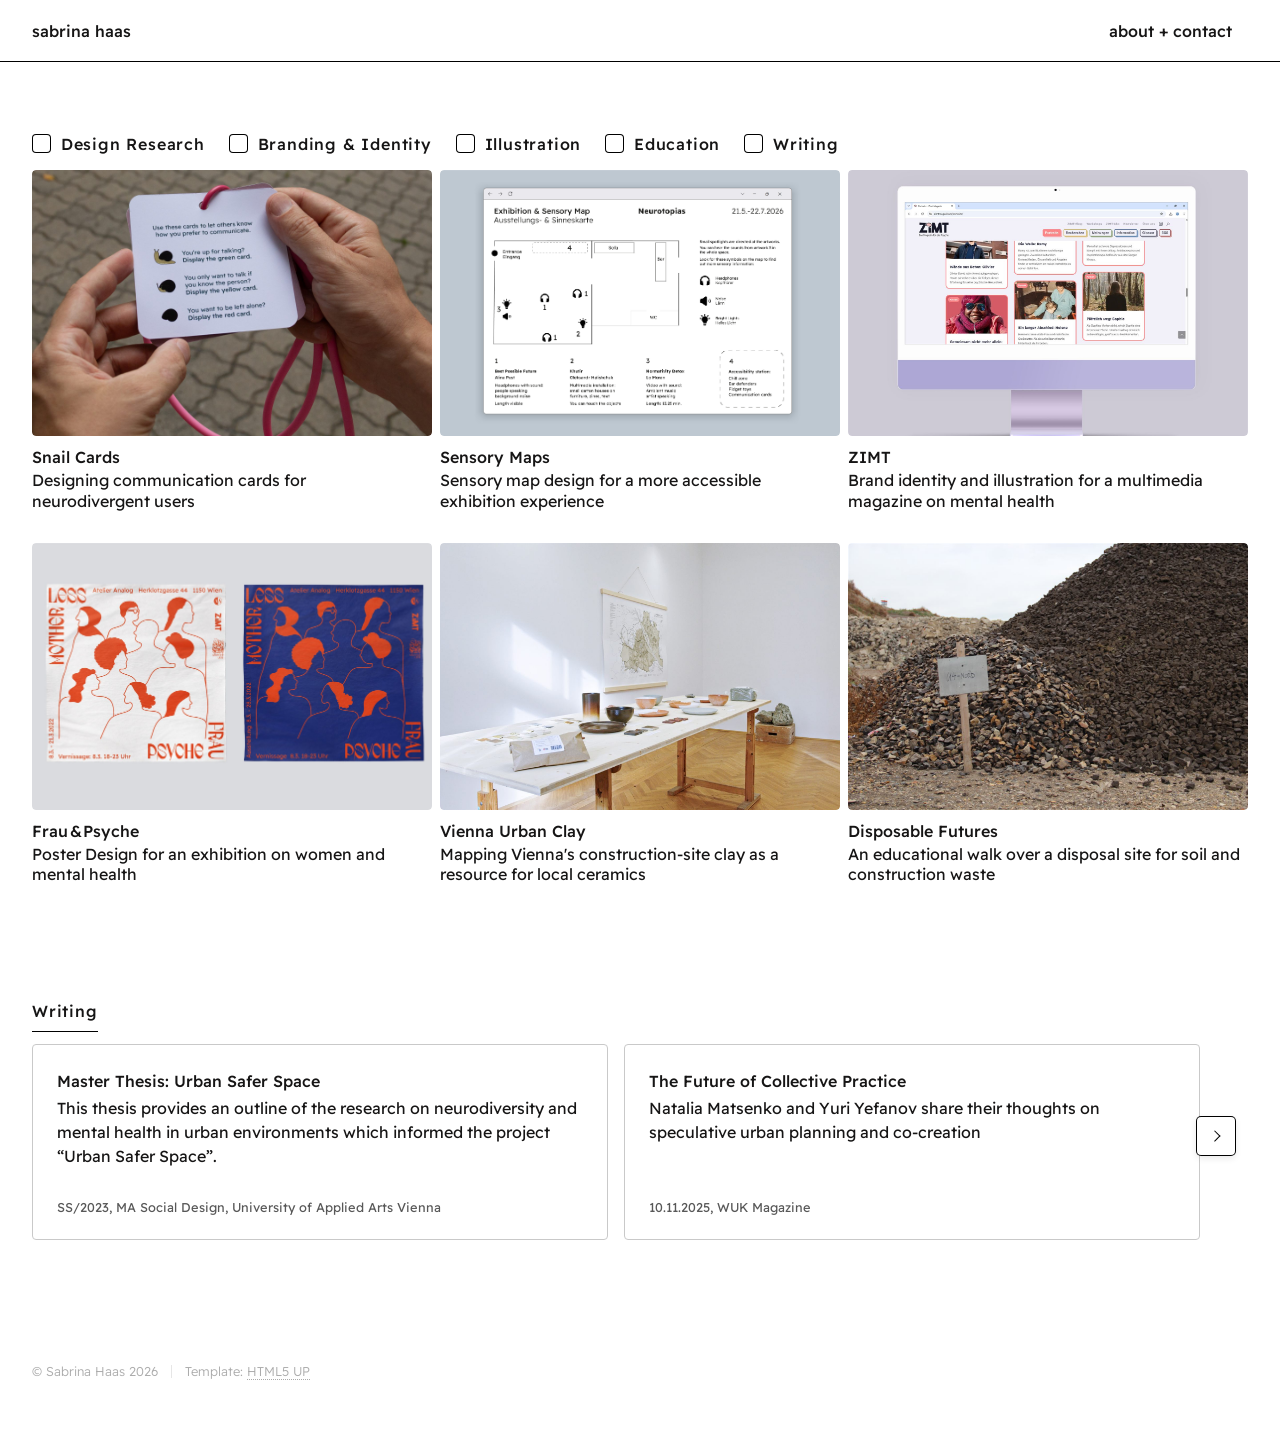
==== index.html @ 658b8620 "Add Master Thesis writing card linking to PDF Co-Authored-By: Claude Sonnet 5 <noreply@anthropic.com" ====
﻿<!DOCTYPE HTML>
<!--
	Phantom by HTML5 UP
	html5up.net | @ajlkn
	Free for personal and commercial use under the CCA 3.0 license (html5up.net/license)
-->
<html>
	<head>
		<title>Sabrina Haas</title>
		<meta charset="utf-8" />
		<meta name="viewport" content="width=device-width, initial-scale=1, user-scalable=no" />
		<link rel="stylesheet" href="assets/css/main.css" />
		<noscript><link rel="stylesheet" href="assets/css/noscript.css" /></noscript>
	</head>
	<body class="is-preload">
		<!-- Wrapper -->
			<div id="wrapper">

				<!-- Header -->
					<header id="header">
						<div class="inner">

							<!-- Logo -->
								<a href="index.html" class="logo">
									<span class="title">Sabrina Haas</span>
								</a>

							<!-- Nav -->
								<nav>
									<ul>
										<li><a href="#" id="about-link"><span class="nav-label">About <span class="join-symbol">+</span> Contact</span></a></li>
									</ul>
								</nav>

						</div>
					</header>

				<!-- Main -->
					<div id="main">
						<div class="inner">
							<header id="about">
								<div id="about-panel" class="about-panel">
									<div class="about-panel-row">
										<div class="about-text">
											<p>I&rsquo;m a Vienna-based designer and researcher. I work across visual communication, illustration and design research, asking how spaces, systems, and materials can work better for people and places. Alongside my design work, I occasionally write.</p>
										</div>
										<div class="about-contact">
											<p><a href="mailto:hellosabrinahaas@gmail.com">hellosabrinahaas@gmail.com</a></p>
										</div>
									</div>
								</div>
							</header>
							<ul class="filters">
								<li><a href="#" data-filter="design-research"><span class="filter-box"><span class="filter-x"></span></span><span class="filter-label">Design Research</span></a></li>
								<li><a href="#" data-filter="branding-identity"><span class="filter-box"><span class="filter-x"></span></span><span class="filter-label">Branding &amp; Identity</span></a></li>
								<li><a href="#" data-filter="illustration"><span class="filter-box"><span class="filter-x"></span></span><span class="filter-label">Illustration</span></a></li>
								<li><a href="#" data-filter="education"><span class="filter-box"><span class="filter-x"></span></span><span class="filter-label">Education</span></a></li>
								<li><a href="#articles" class="filter-jump"><span class="filter-box"><span class="filter-x"></span></span><span class="filter-label">Writing</span></a></li>
							</ul>
							<section class="tiles">
								<article class="style1 no-overlay" data-category="design-research illustration">
									<a href="snail-cards.html">
										<span class="image">
											<img src="images/snail-cards-instructions-web.jpg" alt="" />
											<span class="image-caption">Communication badges offer greater accessibility to events, conferences and university to those who may struggle with non-verbal social cues. Since their first recorded use in 1995 during an Autism related conference, they have become widely adopted at Autistic-run events, or those with a high number of Autistic visitors.<br /><br />For my design I used a silicone lanyard to ease possible sensory irritation oftentimes caused by fabric lanyards due to their rough edges or seams. The cards can be easily flipped without the need to unclip them.</span>
										</span>
										<div class="content">
											<h2>Snail Cards</h2>
											<p>Designing communication cards for neurodivergent&nbsp;users</p>
										</div>
									</a>
								</article>
								<article class="style2 no-overlay" data-category="design-research">
									<a href="sensory-maps.html">
										<span class="image">
											<img src="images/sm-neurotopias-web.png" alt="" />
											<span class="image-caption">A sensory map tells someone what sensory experience they can anticipate when visiting a space. The map visualises what a space will sound, smell, and feel like. This can be particularly helpful for people who experience sensory overload. The map can aid mental and physical preparation upon entering the space. It should be available online and on-site.<br /><br />Sensory maps are most prominent in the UK. Major cultural institutions have adopted them as part of their inclusion strategy. While orientating myself around existing maps, I went for a calmer, more minimalist style, keeping visual distractions to a minimum.</span>
										</span>
										<div class="content">
											<h2>Sensory Maps</h2>
											<p>Sensory map design for a more accessible exhibition&nbsp;experience</p>
										</div>
									</a>
								</article>
								<article class="style3 no-overlay" data-category="branding-identity illustration">
									<a href="zimt.html">
										<span class="image">
											<img src="images/zimt-imac-web.jpg" alt="" />
											<span class="image-caption">ZIMT is a young, interdisciplinary, multimedia Online-Magazine, which aims to destigmatize mental health. I supported ZIMT during its first two founding years, contributing across a range of areas, including creative direction, corporate identity, business development, journalism, graphic design and illustration.</span>
										</span>
										<div class="content">
											<h2>ZIMT</h2>
											<p>Brand identity and illustration for a multimedia magazine on mental health</p>
										</div>
									</a>
								</article>
								<article class="style4 no-overlay" data-category="branding-identity illustration">
									<a href="frau-psyche.html">
										<span class="image">
											<img src="images/frau-psyche-mockup-web.jpg" alt="" />
											<span class="image-caption image-caption-plain"></span>
										</span>
										<div class="content">
											<h2>Frau<span class="amp">&amp;</span>Psyche</h2>
											<p>Poster Design for an exhibition on women and mental health</p>
										</div>
									</a>
								</article>
								<article class="style5 no-overlay" data-category="design-research">
									<a href="vienna-urban-clay.html">
										<span class="image">
											<img src="images/vuc-table-web.jpg" alt="" />
											<span class="image-caption">In this project we discuss the possibility of Vienna as a mine for geogenic resources. Our investigation into Vienna&rsquo;s clay deposits revealed that vast amounts of clay are excavated during construction works, especially those related to the new subway routes. Most of which find their destiny on disposal sites.<br /><br />The map, partially printed with clay as a pigment, illustrates extensive clay deposits under Vienna and overlays them with planned construction work, in order to track the urban mining which is bound to happen in the upcoming years.<br /><br />We tested the properties and suitability of these urban clays, resulting in a series of ceramic objects and glaze recipes.</span>
										</span>
										<div class="content">
											<h2>Vienna Urban Clay</h2>
											<p>Mapping Vienna's construction-site clay as a resource for local ceramics</p>
										</div>
									</a>
								</article>
								<article class="style6 no-overlay" data-category="education">
									<a href="disposable-futures.html">
										<span class="image">
											<img src="images/vuc-gravel-pile-web.jpg" alt="" />
											<span class="image-caption">The city is in constant flux &mdash; buildings are torn down, new ones rise. But where does all the rubble go?<br /><br />One of such places is the waste disposal site Langes Feld. Situated in the North of Vienna, near the border with Gerasdorf, lies the once squatted and heavily contaminated land. Over its more than 30 year history, the people behind Langes Feld have made it their mission to contain and revitalize the land.<br /><br />One side of the land still functions as a disposal site for soil and rubble, with around 400 trucks driving in and out daily. The other side, a former drop-off point, is now covered in layers of soil, clay, grass, trees and other plants. It has become home to a variety of animals. On our walks we spotted deer, rabbits, pheasants, birds and bees.<br /><br />The on-site experts shared with us the interesting history of the site and their view on the future. &bdquo;Perhaps one day we will mine these hills for their precious metals.&ldquo;</span>
										</span>
										<div class="content">
											<h2>Disposable Futures</h2>
											<p>An educational walk over a disposal site for soil and construction waste</p>
										</div>
									</a>
								</article>
							</section>
						</div>
					</div>

				<!-- Articles -->
					<section id="articles">
						<div class="inner">
							<h2>Writing</h2>
							<div class="articles-carousel">
								<div class="articles-viewport">
									<section class="tiles articles-tiles">
										<article class="no-overlay">
											<a href="files/urban-safer-space-thesis.pdf" target="_blank" rel="noopener noreferrer">
												<div class="content">
													<h2>Master Thesis: Urban Safer Space</h2>
													<p>This thesis provides an outline of the research on neurodiversity and mental health in urban environments which informed the project &ldquo;Urban Safer Space&rdquo;.</p>
													<p class="article-meta">SS/2023, MA Social Design, University of Applied Arts Vienna</p>
												</div>
											</a>
										</article>
										<article class="no-overlay">
											<a href="https://www.wuk.at/en/magazine/the-future-as-collective-practice/" target="_blank" rel="noopener noreferrer">
												<div class="content">
													<h2>The Future of Collective Practice</h2>
													<p>Natalia Matsenko and Yuri Yefanov share their thoughts on speculative urban planning and co-creation</p>
													<p class="article-meta">10.11.2025, WUK Magazine</p>
												</div>
											</a>
										</article>
										<article class="no-overlay">
											<a href="https://zimtmagazin.at/portraits/zwei-woelfe-in-einer-brust-kathi/" target="_blank" rel="noopener noreferrer">
												<div class="content">
													<h2>Zwei Wölfe in einer Brust: Kathi</h2>
													<p>Kathi ist Autistin und hat ADHS. Eine Diagnose erhält sie erst mit Anfang dreißig. Die Erkenntnis führt zu vielen Veränderungen in ihrem Leben.</p>
													<p class="article-meta">01.06.2022, ZIMT Magazine</p>
												</div>
											</a>
										</article>
										<article class="no-overlay">
											<a href="https://zimtmagazin.at/portraits/autismus-diagnose-mit-31-sarais-weg-zur-selbsterkenntnis-und-neurodiversitaets-aktivismus/" target="_blank" rel="noopener noreferrer">
												<div class="content">
													<h2>Gemeinsam nicht mehr allein: Sarai</h2>
													<p>Im Alter von 31 Jahren erhält Sarai eine Autismus-Diagnose. Heute macht sie sich für die Sichtbarkeit von neurodivergenten Menschen stark.</p>
													<p class="article-meta">07.12.2022, ZIMT Magazine</p>
												</div>
											</a>
										</article>
										<article class="no-overlay">
											<a href="https://zimtmagazin.at/portraits/das-innere-nach-aussen-kehren-tessa/" target="_blank" rel="noopener noreferrer">
												<div class="content">
													<h2>Das Innere nach außen kehren: Tessa</h2>
													<p>Dass Tessa autistisch ist, weiß dey schon seit Kindheitstagen. Eine offizielle Diagnose lehnt Tessa lange ab. Heute spricht dey öffentlich über deren Erfahrungen mit Autismus.</p>
													<p class="article-meta">20.02.2023, ZIMT Magazine</p>
												</div>
											</a>
										</article>
										<article class="no-overlay">
											<a href="https://zimtmagazin.at/portraits/neurodivergent-liv/" target="_blank" rel="noopener noreferrer">
												<div class="content">
													<h2>Neurodivergent: Liv</h2>
													<p>Liv hat mehrere Diagnosen, deren Symptome sich manchmal überschneiden. Nicht immer kann sie eine klare Linie ziehen. Mit dem Begriff &lsquo;neurodivergent&rsquo; fühlt sich Liv am wohlsten.</p>
													<p class="article-meta">27.06.2022, ZIMT Magazine</p>
												</div>
											</a>
										</article>
									</section>
								</div>
								<button type="button" class="carousel-arrow" aria-label="Scroll articles"><span class="arrow-tip"></span></button>
							</div>
						</div>
					</section>

				<!-- Footer -->
					<footer id="footer">
						<div class="inner">
							<ul class="copyright">
								<li>&copy; Sabrina Haas 2026</li><li>Template: <a href="http://html5up.net">HTML5 UP</a></li>
							</ul>
						</div>
					</footer>

			</div>

		<!-- Scripts -->
			<script src="assets/js/jquery.min.js"></script>
			<script src="assets/js/browser.min.js"></script>
			<script src="assets/js/breakpoints.min.js"></script>
			<script src="assets/js/util.js"></script>
			<script src="assets/js/main.js"></script>
			<script>
				$(function() {

					var $link = $('#about-link'),
						$panel = $('#about-panel'),
						$join = $link.find('.join-symbol');

					$link.on('click', function(event) {

						event.preventDefault();

						$panel.toggleClass('is-visible');

						$join.html($panel.hasClass('is-visible') ? '&times;' : '+');

					});

				});

				$(function() {

					var $viewport = $('.articles-viewport'),
						$arrow = $('.carousel-arrow');

					function atEnd() {
						var maxScroll = $viewport[0].scrollWidth - $viewport.innerWidth();
						return $viewport.scrollLeft() >= maxScroll - 1;
					}

					function updateArrow() {
						$arrow.toggleClass('is-prev', atEnd());
					}

					function scrollAmount() {
						var $card = $('.articles-tiles article').first();
						return $card.outerWidth(true) * 2;
					}

					$arrow.on('click', function() {
						var sign = $arrow.hasClass('is-prev') ? '-=' : '+=';
						$viewport.stop().animate({ scrollLeft: sign + scrollAmount() }, 400, updateArrow);
					});

					$viewport.on('scroll', updateArrow);

					updateArrow();

				});
			</script>

	</body>
</html>
---- assets/css/main.css ----
@import url(fontawesome-all.min.css);
@import url("https://fonts.googleapis.com/css2?family=Readex+Pro:wght@300;400;500;600;700&display=swap");

/*
	Phantom by HTML5 UP
	html5up.net | @ajlkn
	Free for personal and commercial use under the CCA 3.0 license (html5up.net/license)
*/

html, body, div, span, applet, object,
iframe, h1, h2, h3, h4, h5, h6, p, blockquote,
pre, a, abbr, acronym, address, big, cite,
code, del, dfn, em, img, ins, kbd, q, s, samp,
small, strike, strong, sub, sup, tt, var, b,
u, i, center, dl, dt, dd, ol, ul, li, fieldset,
form, label, legend, table, caption, tbody,
tfoot, thead, tr, th, td, article, aside,
canvas, details, embed, figure, figcaption,
footer, header, hgroup, menu, nav, output, ruby,
section, summary, time, mark, audio, video {
	margin: 0;
	padding: 0;
	border: 0;
	font-size: 100%;
	font: inherit;
	vertical-align: baseline;}

article, aside, details, figcaption, figure,
footer, header, hgroup, menu, nav, section {
	display: block;}

body {
	line-height: 1;
}

ol, ul {
	list-style: none;
}

blockquote, q {
	quotes: none;
}

	blockquote:before, blockquote:after, q:before, q:after {
		content: '';
		content: none;
	}

table {
	border-collapse: collapse;
	border-spacing: 0;
}

body {
	-webkit-text-size-adjust: none;
}

mark {
	background-color: transparent;
	color: inherit;
}

input::-moz-focus-inner {
	border: 0;
	padding: 0;
}

input, select, textarea {
	-moz-appearance: none;
	-webkit-appearance: none;
	-ms-appearance: none;
	appearance: none;
}

/* Basic */

	@-ms-viewport {
		width: device-width;
	}

	body {
		-ms-overflow-style: scrollbar;
	}

	@media screen and (max-width: 480px) {

		html, body {
			min-width: 320px;
		}

	}

	html {
		box-sizing: border-box;
	}

	*, *:before, *:after {
		box-sizing: inherit;
	}

	body {
		background: #ffffff;
		cursor: url("images/cursor-diy.png") 14 4, auto;
	}

		body.is-preload *, body.is-preload *:before, body.is-preload *:after {
			-moz-animation: none !important;
			-webkit-animation: none !important;
			-ms-animation: none !important;
			animation: none !important;
			-moz-transition: none !important;
			-webkit-transition: none !important;
			-ms-transition: none !important;
			transition: none !important;
		}

/* Type */

	body, input, select, textarea {
		color: #585858;
		font-family: "Readex Pro", Helvetica, sans-serif;
		font-size: 16pt;
		font-weight: 300;
		line-height: 1.75;
	}

		@media screen and (max-width: 1680px) {

			body, input, select, textarea {
				font-size: 14pt;
			}

		}

		@media screen and (max-width: 1280px) {

			body, input, select, textarea {
				font-size: 12pt;
			}

		}

	a {
		-moz-transition: border-bottom-color 0.2s ease, color 0.2s ease;
		-webkit-transition: border-bottom-color 0.2s ease, color 0.2s ease;
		-ms-transition: border-bottom-color 0.2s ease, color 0.2s ease;
		transition: border-bottom-color 0.2s ease, color 0.2s ease;
		text-decoration: none;
		color: #585858;
		border-bottom: dotted 1px rgba(88, 88, 88, 0.5);
	}

		a:hover {
			border-bottom-color: transparent;
			color: #027D42 !important;
		}

	strong, b {
		font-weight: 700;
	}

	em, i {
		font-style: italic;
	}

	p {
		margin: 0 0 2em 0;
	}

	h1 {
		color: #161515;
		font-size: 2.75em;
		font-weight: 600;
		line-height: 1.3;
		margin: 0 0 0.65em 0;
		letter-spacing: -0.035em;
	}

	.amp {
		display: inline-block;
		margin: 0 0.1em;
	}

		h1 a {
			color: inherit;
		}

		@media screen and (max-width: 736px) {

			h1 {
				font-size: 2em;
				margin: 0 0 0.75em 0;
			}

		}

		@media screen and (max-width: 360px) {

			h1 {
				font-size: 1.75em;
				margin: 0 0 0.857em 0;
			}

		}

	h2, h3, h4, h5, h6 {
		font-weight: 700;
		line-height: 1.5;
		margin: 0 0 2em 0;
		text-transform: uppercase;
		letter-spacing: 0.35em;
	}

		h2 a, h3 a, h4 a, h5 a, h6 a {
			color: inherit;
		}

	h2 {
		font-size: 1.1em;
	}

	h3 {
		font-size: 1em;
	}

	h4 {
		font-size: 0.8em;
	}

	h5 {
		font-size: 0.8em;
	}

	h6 {
		font-size: 0.8em;
	}

	@media screen and (max-width: 980px) {

		h1 br, h2 br, h3 br, h4 br, h5 br, h6 br {
			display: none;
		}

	}

	@media screen and (max-width: 736px) {

		h2 {
			font-size: 1em;
		}

		h3 {
			font-size: 0.8em;
		}

	}

	sub {
		font-size: 0.8em;
		position: relative;
		top: 0.5em;
	}

	sup {
		font-size: 0.8em;
		position: relative;
		top: -0.5em;
	}

	blockquote {
		border-left: solid 4px #c9c9c9;
		font-style: italic;
		margin: 0 0 2em 0;
		padding: 0.5em 0 0.5em 2em;
	}

	code {
		background: rgba(144, 144, 144, 0.075);
		border-radius: 4px;
		border: solid 1px #c9c9c9;
		font-family: "Courier New", monospace;
		font-size: 0.9em;
		margin: 0 0.25em;
		padding: 0.25em 0.65em;
	}

	pre {
		-webkit-overflow-scrolling: touch;
		font-family: "Courier New", monospace;
		font-size: 0.9em;
		margin: 0 0 2em 0;
	}

		pre code {
			display: block;
			line-height: 1.75;
			padding: 1em 1.5em;
			overflow-x: auto;
		}

	hr {
		border: 0;
		border-bottom: solid 1px #c9c9c9;
		margin: 2em 0;
	}

		hr.major {
			margin: 3em 0;
		}

	.align-left {
		text-align: left;
	}

	.align-center {
		text-align: center;
	}

	.align-right {
		text-align: right;
	}

/* Row */

	.row {
		display: flex;
		flex-wrap: wrap;
		box-sizing: border-box;
		align-items: stretch;
	}

		.row > * {
			box-sizing: border-box;
		}

		.row.gtr-uniform > * > :last-child {
			margin-bottom: 0;
		}

		.row.aln-left {
			justify-content: flex-start;
		}

		.row.aln-center {
			justify-content: center;
		}

		.row.aln-right {
			justify-content: flex-end;
		}

		.row.aln-top {
			align-items: flex-start;
		}

		.row.aln-middle {
			align-items: center;
		}

		.row.aln-bottom {
			align-items: flex-end;
		}

		.row > .imp {
			order: -1;
		}

		.row > .col-1 {
			width: 8.33333%;
		}

		.row > .off-1 {
			margin-left: 8.33333%;
		}

		.row > .col-2 {
			width: 16.66667%;
		}

		.row > .off-2 {
			margin-left: 16.66667%;
		}

		.row > .col-3 {
			width: 25%;
		}

		.row > .off-3 {
			margin-left: 25%;
		}

		.row > .col-4 {
			width: 33.33333%;
		}

		.row > .off-4 {
			margin-left: 33.33333%;
		}

		.row > .col-5 {
			width: 41.66667%;
		}

		.row > .off-5 {
			margin-left: 41.66667%;
		}

		.row > .col-6 {
			width: 50%;
		}

		.row > .off-6 {
			margin-left: 50%;
		}

		.row > .col-7 {
			width: 58.33333%;
		}

		.row > .off-7 {
			margin-left: 58.33333%;
		}

		.row > .col-8 {
			width: 66.66667%;
		}

		.row > .off-8 {
			margin-left: 66.66667%;
		}

		.row > .col-9 {
			width: 75%;
		}

		.row > .off-9 {
			margin-left: 75%;
		}

		.row > .col-10 {
			width: 83.33333%;
		}

		.row > .off-10 {
			margin-left: 83.33333%;
		}

		.row > .col-11 {
			width: 91.66667%;
		}

		.row > .off-11 {
			margin-left: 91.66667%;
		}

		.row > .col-12 {
			width: 100%;
		}

		.row > .off-12 {
			margin-left: 100%;
		}

		.row.gtr-0 {
			margin-top: 0;
			margin-left: 0em;
		}

			.row.gtr-0 > * {
				padding: 0 0 0 0em;
			}

			.row.gtr-0.gtr-uniform {
				margin-top: 0em;
			}

				.row.gtr-0.gtr-uniform > * {
					padding-top: 0em;
				}

		.row.gtr-25 {
			margin-top: 0;
			margin-left: -0.5em;
		}

			.row.gtr-25 > * {
				padding: 0 0 0 0.5em;
			}

			.row.gtr-25.gtr-uniform {
				margin-top: -0.5em;
			}

				.row.gtr-25.gtr-uniform > * {
					padding-top: 0.5em;
				}

		.row.gtr-50 {
			margin-top: 0;
			margin-left: -1em;
		}

			.row.gtr-50 > * {
				padding: 0 0 0 1em;
			}

			.row.gtr-50.gtr-uniform {
				margin-top: -1em;
			}

				.row.gtr-50.gtr-uniform > * {
					padding-top: 1em;
				}

		.row {
			margin-top: 0;
			margin-left: -2em;
		}

			.row > * {
				padding: 0 0 0 2em;
			}

			.row.gtr-uniform {
				margin-top: -2em;
			}

				.row.gtr-uniform > * {
					padding-top: 2em;
				}

		.row.gtr-150 {
			margin-top: 0;
			margin-left: -3em;
		}

			.row.gtr-150 > * {
				padding: 0 0 0 3em;
			}

			.row.gtr-150.gtr-uniform {
				margin-top: -3em;
			}

				.row.gtr-150.gtr-uniform > * {
					padding-top: 3em;
				}

		.row.gtr-200 {
			margin-top: 0;
			margin-left: -4em;
		}

			.row.gtr-200 > * {
				padding: 0 0 0 4em;
			}

			.row.gtr-200.gtr-uniform {
				margin-top: -4em;
			}

				.row.gtr-200.gtr-uniform > * {
					padding-top: 4em;
				}

		@media screen and (max-width: 1680px) {

			.row {
				display: flex;
				flex-wrap: wrap;
				box-sizing: border-box;
				align-items: stretch;
			}

				.row > * {
					box-sizing: border-box;
				}

				.row.gtr-uniform > * > :last-child {
					margin-bottom: 0;
				}

				.row.aln-left {
					justify-content: flex-start;
				}

				.row.aln-center {
					justify-content: center;
				}

				.row.aln-right {
					justify-content: flex-end;
				}

				.row.aln-top {
					align-items: flex-start;
				}

				.row.aln-middle {
					align-items: center;
				}

				.row.aln-bottom {
					align-items: flex-end;
				}

				.row > .imp-xlarge {
					order: -1;
				}

				.row > .col-1-xlarge {
					width: 8.33333%;
				}

				.row > .off-1-xlarge {
					margin-left: 8.33333%;
				}

				.row > .col-2-xlarge {
					width: 16.66667%;
				}

				.row > .off-2-xlarge {
					margin-left: 16.66667%;
				}

				.row > .col-3-xlarge {
					width: 25%;
				}

				.row > .off-3-xlarge {
					margin-left: 25%;
				}

				.row > .col-4-xlarge {
					width: 33.33333%;
				}

				.row > .off-4-xlarge {
					margin-left: 33.33333%;
				}

				.row > .col-5-xlarge {
					width: 41.66667%;
				}

				.row > .off-5-xlarge {
					margin-left: 41.66667%;
				}

				.row > .col-6-xlarge {
					width: 50%;
				}

				.row > .off-6-xlarge {
					margin-left: 50%;
				}

				.row > .col-7-xlarge {
					width: 58.33333%;
				}

				.row > .off-7-xlarge {
					margin-left: 58.33333%;
				}

				.row > .col-8-xlarge {
					width: 66.66667%;
				}

				.row > .off-8-xlarge {
					margin-left: 66.66667%;
				}

				.row > .col-9-xlarge {
					width: 75%;
				}

				.row > .off-9-xlarge {
					margin-left: 75%;
				}

				.row > .col-10-xlarge {
					width: 83.33333%;
				}

				.row > .off-10-xlarge {
					margin-left: 83.33333%;
				}

				.row > .col-11-xlarge {
					width: 91.66667%;
				}

				.row > .off-11-xlarge {
					margin-left: 91.66667%;
				}

				.row > .col-12-xlarge {
					width: 100%;
				}

				.row > .off-12-xlarge {
					margin-left: 100%;
				}

				.row.gtr-0 {
					margin-top: 0;
					margin-left: 0em;
				}

					.row.gtr-0 > * {
						padding: 0 0 0 0em;
					}

					.row.gtr-0.gtr-uniform {
						margin-top: 0em;
					}

						.row.gtr-0.gtr-uniform > * {
							padding-top: 0em;
						}

				.row.gtr-25 {
					margin-top: 0;
					margin-left: -0.5em;
				}

					.row.gtr-25 > * {
						padding: 0 0 0 0.5em;
					}

					.row.gtr-25.gtr-uniform {
						margin-top: -0.5em;
					}

						.row.gtr-25.gtr-uniform > * {
							padding-top: 0.5em;
						}

				.row.gtr-50 {
					margin-top: 0;
					margin-left: -1em;
				}

					.row.gtr-50 > * {
						padding: 0 0 0 1em;
					}

					.row.gtr-50.gtr-uniform {
						margin-top: -1em;
					}

						.row.gtr-50.gtr-uniform > * {
							padding-top: 1em;
						}

				.row {
					margin-top: 0;
					margin-left: -2em;
				}

					.row > * {
						padding: 0 0 0 2em;
					}

					.row.gtr-uniform {
						margin-top: -2em;
					}

						.row.gtr-uniform > * {
							padding-top: 2em;
						}

				.row.gtr-150 {
					margin-top: 0;
					margin-left: -3em;
				}

					.row.gtr-150 > * {
						padding: 0 0 0 3em;
					}

					.row.gtr-150.gtr-uniform {
						margin-top: -3em;
					}

						.row.gtr-150.gtr-uniform > * {
							padding-top: 3em;
						}

				.row.gtr-200 {
					margin-top: 0;
					margin-left: -4em;
				}

					.row.gtr-200 > * {
						padding: 0 0 0 4em;
					}

					.row.gtr-200.gtr-uniform {
						margin-top: -4em;
					}

						.row.gtr-200.gtr-uniform > * {
							padding-top: 4em;
						}

		}

		@media screen and (max-width: 1280px) {

			.row {
				display: flex;
				flex-wrap: wrap;
				box-sizing: border-box;
				align-items: stretch;
			}

				.row > * {
					box-sizing: border-box;
				}

				.row.gtr-uniform > * > :last-child {
					margin-bottom: 0;
				}

				.row.aln-left {
					justify-content: flex-start;
				}

				.row.aln-center {
					justify-content: center;
				}

				.row.aln-right {
					justify-content: flex-end;
				}

				.row.aln-top {
					align-items: flex-start;
				}

				.row.aln-middle {
					align-items: center;
				}

				.row.aln-bottom {
					align-items: flex-end;
				}

				.row > .imp-large {
					order: -1;
				}

				.row > .col-1-large {
					width: 8.33333%;
				}

				.row > .off-1-large {
					margin-left: 8.33333%;
				}

				.row > .col-2-large {
					width: 16.66667%;
				}

				.row > .off-2-large {
					margin-left: 16.66667%;
				}

				.row > .col-3-large {
					width: 25%;
				}

				.row > .off-3-large {
					margin-left: 25%;
				}

				.row > .col-4-large {
					width: 33.33333%;
				}

				.row > .off-4-large {
					margin-left: 33.33333%;
				}

				.row > .col-5-large {
					width: 41.66667%;
				}

				.row > .off-5-large {
					margin-left: 41.66667%;
				}

				.row > .col-6-large {
					width: 50%;
				}

				.row > .off-6-large {
					margin-left: 50%;
				}

				.row > .col-7-large {
					width: 58.33333%;
				}

				.row > .off-7-large {
					margin-left: 58.33333%;
				}

				.row > .col-8-large {
					width: 66.66667%;
				}

				.row > .off-8-large {
					margin-left: 66.66667%;
				}

				.row > .col-9-large {
					width: 75%;
				}

				.row > .off-9-large {
					margin-left: 75%;
				}

				.row > .col-10-large {
					width: 83.33333%;
				}

				.row > .off-10-large {
					margin-left: 83.33333%;
				}

				.row > .col-11-large {
					width: 91.66667%;
				}

				.row > .off-11-large {
					margin-left: 91.66667%;
				}

				.row > .col-12-large {
					width: 100%;
				}

				.row > .off-12-large {
					margin-left: 100%;
				}

				.row.gtr-0 {
					margin-top: 0;
					margin-left: 0em;
				}

					.row.gtr-0 > * {
						padding: 0 0 0 0em;
					}

					.row.gtr-0.gtr-uniform {
						margin-top: 0em;
					}

						.row.gtr-0.gtr-uniform > * {
							padding-top: 0em;
						}

				.row.gtr-25 {
					margin-top: 0;
					margin-left: -0.5em;
				}

					.row.gtr-25 > * {
						padding: 0 0 0 0.5em;
					}

					.row.gtr-25.gtr-uniform {
						margin-top: -0.5em;
					}

						.row.gtr-25.gtr-uniform > * {
							padding-top: 0.5em;
						}

				.row.gtr-50 {
					margin-top: 0;
					margin-left: -1em;
				}

					.row.gtr-50 > * {
						padding: 0 0 0 1em;
					}

					.row.gtr-50.gtr-uniform {
						margin-top: -1em;
					}

						.row.gtr-50.gtr-uniform > * {
							padding-top: 1em;
						}

				.row {
					margin-top: 0;
					margin-left: -2em;
				}

					.row > * {
						padding: 0 0 0 2em;
					}

					.row.gtr-uniform {
						margin-top: -2em;
					}

						.row.gtr-uniform > * {
							padding-top: 2em;
						}

				.row.gtr-150 {
					margin-top: 0;
					margin-left: -3em;
				}

					.row.gtr-150 > * {
						padding: 0 0 0 3em;
					}

					.row.gtr-150.gtr-uniform {
						margin-top: -3em;
					}

						.row.gtr-150.gtr-uniform > * {
							padding-top: 3em;
						}

				.row.gtr-200 {
					margin-top: 0;
					margin-left: -4em;
				}

					.row.gtr-200 > * {
						padding: 0 0 0 4em;
					}

					.row.gtr-200.gtr-uniform {
						margin-top: -4em;
					}

						.row.gtr-200.gtr-uniform > * {
							padding-top: 4em;
						}

		}

		@media screen and (max-width: 980px) {

			.row {
				display: flex;
				flex-wrap: wrap;
				box-sizing: border-box;
				align-items: stretch;
			}

				.row > * {
					box-sizing: border-box;
				}

				.row.gtr-uniform > * > :last-child {
					margin-bottom: 0;
				}

				.row.aln-left {
					justify-content: flex-start;
				}

				.row.aln-center {
					justify-content: center;
				}

				.row.aln-right {
					justify-content: flex-end;
				}

				.row.aln-top {
					align-items: flex-start;
				}

				.row.aln-middle {
					align-items: center;
				}

				.row.aln-bottom {
					align-items: flex-end;
				}

				.row > .imp-medium {
					order: -1;
				}

				.row > .col-1-medium {
					width: 8.33333%;
				}

				.row > .off-1-medium {
					margin-left: 8.33333%;
				}

				.row > .col-2-medium {
					width: 16.66667%;
				}

				.row > .off-2-medium {
					margin-left: 16.66667%;
				}

				.row > .col-3-medium {
					width: 25%;
				}

				.row > .off-3-medium {
					margin-left: 25%;
				}

				.row > .col-4-medium {
					width: 33.33333%;
				}

				.row > .off-4-medium {
					margin-left: 33.33333%;
				}

				.row > .col-5-medium {
					width: 41.66667%;
				}

				.row > .off-5-medium {
					margin-left: 41.66667%;
				}

				.row > .col-6-medium {
					width: 50%;
				}

				.row > .off-6-medium {
					margin-left: 50%;
				}

				.row > .col-7-medium {
					width: 58.33333%;
				}

				.row > .off-7-medium {
					margin-left: 58.33333%;
				}

				.row > .col-8-medium {
					width: 66.66667%;
				}

				.row > .off-8-medium {
					margin-left: 66.66667%;
				}

				.row > .col-9-medium {
					width: 75%;
				}

				.row > .off-9-medium {
					margin-left: 75%;
				}

				.row > .col-10-medium {
					width: 83.33333%;
				}

				.row > .off-10-medium {
					margin-left: 83.33333%;
				}

				.row > .col-11-medium {
					width: 91.66667%;
				}

				.row > .off-11-medium {
					margin-left: 91.66667%;
				}

				.row > .col-12-medium {
					width: 100%;
				}

				.row > .off-12-medium {
					margin-left: 100%;
				}

				.row.gtr-0 {
					margin-top: 0;
					margin-left: 0em;
				}

					.row.gtr-0 > * {
						padding: 0 0 0 0em;
					}

					.row.gtr-0.gtr-uniform {
						margin-top: 0em;
					}

						.row.gtr-0.gtr-uniform > * {
							padding-top: 0em;
						}

				.row.gtr-25 {
					margin-top: 0;
					margin-left: -0.375em;
				}

					.row.gtr-25 > * {
						padding: 0 0 0 0.375em;
					}

					.row.gtr-25.gtr-uniform {
						margin-top: -0.375em;
					}

						.row.gtr-25.gtr-uniform > * {
							padding-top: 0.375em;
						}

				.row.gtr-50 {
					margin-top: 0;
					margin-left: -0.75em;
				}

					.row.gtr-50 > * {
						padding: 0 0 0 0.75em;
					}

					.row.gtr-50.gtr-uniform {
						margin-top: -0.75em;
					}

						.row.gtr-50.gtr-uniform > * {
							padding-top: 0.75em;
						}

				.row {
					margin-top: 0;
					margin-left: -1.5em;
				}

					.row > * {
						padding: 0 0 0 1.5em;
					}

					.row.gtr-uniform {
						margin-top: -1.5em;
					}

						.row.gtr-uniform > * {
							padding-top: 1.5em;
						}

				.row.gtr-150 {
					margin-top: 0;
					margin-left: -2.25em;
				}

					.row.gtr-150 > * {
						padding: 0 0 0 2.25em;
					}

					.row.gtr-150.gtr-uniform {
						margin-top: -2.25em;
					}

						.row.gtr-150.gtr-uniform > * {
							padding-top: 2.25em;
						}

				.row.gtr-200 {
					margin-top: 0;
					margin-left: -3em;
				}

					.row.gtr-200 > * {
						padding: 0 0 0 3em;
					}

					.row.gtr-200.gtr-uniform {
						margin-top: -3em;
					}

						.row.gtr-200.gtr-uniform > * {
							padding-top: 3em;
						}

		}

		@media screen and (max-width: 736px) {

			.row {
				display: flex;
				flex-wrap: wrap;
				box-sizing: border-box;
				align-items: stretch;
			}

				.row > * {
					box-sizing: border-box;
				}

				.row.gtr-uniform > * > :last-child {
					margin-bottom: 0;
				}

				.row.aln-left {
					justify-content: flex-start;
				}

				.row.aln-center {
					justify-content: center;
				}

				.row.aln-right {
					justify-content: flex-end;
				}

				.row.aln-top {
					align-items: flex-start;
				}

				.row.aln-middle {
					align-items: center;
				}

				.row.aln-bottom {
					align-items: flex-end;
				}

				.row > .imp-small {
					order: -1;
				}

				.row > .col-1-small {
					width: 8.33333%;
				}

				.row > .off-1-small {
					margin-left: 8.33333%;
				}

				.row > .col-2-small {
					width: 16.66667%;
				}

				.row > .off-2-small {
					margin-left: 16.66667%;
				}

				.row > .col-3-small {
					width: 25%;
				}

				.row > .off-3-small {
					margin-left: 25%;
				}

				.row > .col-4-small {
					width: 33.33333%;
				}

				.row > .off-4-small {
					margin-left: 33.33333%;
				}

				.row > .col-5-small {
					width: 41.66667%;
				}

				.row > .off-5-small {
					margin-left: 41.66667%;
				}

				.row > .col-6-small {
					width: 50%;
				}

				.row > .off-6-small {
					margin-left: 50%;
				}

				.row > .col-7-small {
					width: 58.33333%;
				}

				.row > .off-7-small {
					margin-left: 58.33333%;
				}

				.row > .col-8-small {
					width: 66.66667%;
				}

				.row > .off-8-small {
					margin-left: 66.66667%;
				}

				.row > .col-9-small {
					width: 75%;
				}

				.row > .off-9-small {
					margin-left: 75%;
				}

				.row > .col-10-small {
					width: 83.33333%;
				}

				.row > .off-10-small {
					margin-left: 83.33333%;
				}

				.row > .col-11-small {
					width: 91.66667%;
				}

				.row > .off-11-small {
					margin-left: 91.66667%;
				}

				.row > .col-12-small {
					width: 100%;
				}

				.row > .off-12-small {
					margin-left: 100%;
				}

				.row.gtr-0 {
					margin-top: 0;
					margin-left: 0em;
				}

					.row.gtr-0 > * {
						padding: 0 0 0 0em;
					}

					.row.gtr-0.gtr-uniform {
						margin-top: 0em;
					}

						.row.gtr-0.gtr-uniform > * {
							padding-top: 0em;
						}

				.row.gtr-25 {
					margin-top: 0;
					margin-left: -0.25em;
				}

					.row.gtr-25 > * {
						padding: 0 0 0 0.25em;
					}

					.row.gtr-25.gtr-uniform {
						margin-top: -0.25em;
					}

						.row.gtr-25.gtr-uniform > * {
							padding-top: 0.25em;
						}

				.row.gtr-50 {
					margin-top: 0;
					margin-left: -0.5em;
				}

					.row.gtr-50 > * {
						padding: 0 0 0 0.5em;
					}

					.row.gtr-50.gtr-uniform {
						margin-top: -0.5em;
					}

						.row.gtr-50.gtr-uniform > * {
							padding-top: 0.5em;
						}

				.row {
					margin-top: 0;
					margin-left: -1em;
				}

					.row > * {
						padding: 0 0 0 1em;
					}

					.row.gtr-uniform {
						margin-top: -1em;
					}

						.row.gtr-uniform > * {
							padding-top: 1em;
						}

				.row.gtr-150 {
					margin-top: 0;
					margin-left: -1.5em;
				}

					.row.gtr-150 > * {
						padding: 0 0 0 1.5em;
					}

					.row.gtr-150.gtr-uniform {
						margin-top: -1.5em;
					}

						.row.gtr-150.gtr-uniform > * {
							padding-top: 1.5em;
						}

				.row.gtr-200 {
					margin-top: 0;
					margin-left: -2em;
				}

					.row.gtr-200 > * {
						padding: 0 0 0 2em;
					}

					.row.gtr-200.gtr-uniform {
						margin-top: -2em;
					}

						.row.gtr-200.gtr-uniform > * {
							padding-top: 2em;
						}

		}

		@media screen and (max-width: 480px) {

			.row {
				display: flex;
				flex-wrap: wrap;
				box-sizing: border-box;
				align-items: stretch;
			}

				.row > * {
					box-sizing: border-box;
				}

				.row.gtr-uniform > * > :last-child {
					margin-bottom: 0;
				}

				.row.aln-left {
					justify-content: flex-start;
				}

				.row.aln-center {
					justify-content: center;
				}

				.row.aln-right {
					justify-content: flex-end;
				}

				.row.aln-top {
					align-items: flex-start;
				}

				.row.aln-middle {
					align-items: center;
				}

				.row.aln-bottom {
					align-items: flex-end;
				}

				.row > .imp-xsmall {
					order: -1;
				}

				.row > .col-1-xsmall {
					width: 8.33333%;
				}

				.row > .off-1-xsmall {
					margin-left: 8.33333%;
				}

				.row > .col-2-xsmall {
					width: 16.66667%;
				}

				.row > .off-2-xsmall {
					margin-left: 16.66667%;
				}

				.row > .col-3-xsmall {
					width: 25%;
				}

				.row > .off-3-xsmall {
					margin-left: 25%;
				}

				.row > .col-4-xsmall {
					width: 33.33333%;
				}

				.row > .off-4-xsmall {
					margin-left: 33.33333%;
				}

				.row > .col-5-xsmall {
					width: 41.66667%;
				}

				.row > .off-5-xsmall {
					margin-left: 41.66667%;
				}

				.row > .col-6-xsmall {
					width: 50%;
				}

				.row > .off-6-xsmall {
					margin-left: 50%;
				}

				.row > .col-7-xsmall {
					width: 58.33333%;
				}

				.row > .off-7-xsmall {
					margin-left: 58.33333%;
				}

				.row > .col-8-xsmall {
					width: 66.66667%;
				}

				.row > .off-8-xsmall {
					margin-left: 66.66667%;
				}

				.row > .col-9-xsmall {
					width: 75%;
				}

				.row > .off-9-xsmall {
					margin-left: 75%;
				}

				.row > .col-10-xsmall {
					width: 83.33333%;
				}

				.row > .off-10-xsmall {
					margin-left: 83.33333%;
				}

				.row > .col-11-xsmall {
					width: 91.66667%;
				}

				.row > .off-11-xsmall {
					margin-left: 91.66667%;
				}

				.row > .col-12-xsmall {
					width: 100%;
				}

				.row > .off-12-xsmall {
					margin-left: 100%;
				}

				.row.gtr-0 {
					margin-top: 0;
					margin-left: 0em;
				}

					.row.gtr-0 > * {
						padding: 0 0 0 0em;
					}

					.row.gtr-0.gtr-uniform {
						margin-top: 0em;
					}

						.row.gtr-0.gtr-uniform > * {
							padding-top: 0em;
						}

				.row.gtr-25 {
					margin-top: 0;
					margin-left: -0.25em;
				}

					.row.gtr-25 > * {
						padding: 0 0 0 0.25em;
					}

					.row.gtr-25.gtr-uniform {
						margin-top: -0.25em;
					}

						.row.gtr-25.gtr-uniform > * {
							padding-top: 0.25em;
						}

				.row.gtr-50 {
					margin-top: 0;
					margin-left: -0.5em;
				}

					.row.gtr-50 > * {
						padding: 0 0 0 0.5em;
					}

					.row.gtr-50.gtr-uniform {
						margin-top: -0.5em;
					}

						.row.gtr-50.gtr-uniform > * {
							padding-top: 0.5em;
						}

				.row {
					margin-top: 0;
					margin-left: -1em;
				}

					.row > * {
						padding: 0 0 0 1em;
					}

					.row.gtr-uniform {
						margin-top: -1em;
					}

						.row.gtr-uniform > * {
							padding-top: 1em;
						}

				.row.gtr-150 {
					margin-top: 0;
					margin-left: -1.5em;
				}

					.row.gtr-150 > * {
						padding: 0 0 0 1.5em;
					}

					.row.gtr-150.gtr-uniform {
						margin-top: -1.5em;
					}

						.row.gtr-150.gtr-uniform > * {
							padding-top: 1.5em;
						}

				.row.gtr-200 {
					margin-top: 0;
					margin-left: -2em;
				}

					.row.gtr-200 > * {
						padding: 0 0 0 2em;
					}

					.row.gtr-200.gtr-uniform {
						margin-top: -2em;
					}

						.row.gtr-200.gtr-uniform > * {
							padding-top: 2em;
						}

		}

/* Section/Article */

	section.special, article.special {
		text-align: center;
	}

	header p {
		margin-top: -1em;
	}

	@media screen and (max-width: 736px) {

		header p {
			margin-top: 0;
		}

	}

/* Icon */

	.icon {
		text-decoration: none;
		border-bottom: none;
		position: relative;
	}

		.icon:before {
			-moz-osx-font-smoothing: grayscale;
			-webkit-font-smoothing: antialiased;
			display: inline-block;
			font-style: normal;
			font-variant: normal;
			text-rendering: auto;
			line-height: 1;
			text-transform: none !important;
			font-family: 'Font Awesome 5 Free';
			font-weight: 400;
		}

		.icon > .label {
			display: none;
		}

		.icon:before {
			line-height: inherit;
		}

		.icon.solid:before {
			font-weight: 900;
		}

		.icon.brands:before {
			font-family: 'Font Awesome 5 Brands';
		}

		.icon.style2 {
			-moz-transition: background-color 0.2s ease-in-out, color 0.2s ease-in-out, border-color 0.2s ease-in-out;
			-webkit-transition: background-color 0.2s ease-in-out, color 0.2s ease-in-out, border-color 0.2s ease-in-out;
			-ms-transition: background-color 0.2s ease-in-out, color 0.2s ease-in-out, border-color 0.2s ease-in-out;
			transition: background-color 0.2s ease-in-out, color 0.2s ease-in-out, border-color 0.2s ease-in-out;
			background-color: transparent;
			border: solid 1px #c9c9c9;
			border-radius: 4px;
			width: 2.65em;
			height: 2.65em;
			display: inline-block;
			text-align: center;
			line-height: 2.65em;
			color: inherit;
		}

			.icon.style2:before {
				font-size: 1.1em;
			}

			.icon.style2:hover {
				color: #027D42;
				border-color: #027D42;
			}

			.icon.style2:active {
				background-color: rgba(242, 132, 158, 0.1);
			}

/* List */

	ol {
		list-style: decimal;
		margin: 0 0 2em 0;
		padding-left: 1.25em;
	}

		ol li {
			padding-left: 0.25em;
		}

	ul {
		list-style: disc;
		margin: 0 0 2em 0;
		padding-left: 1em;
	}

		ul li {
			padding-left: 0.5em;
		}

		ul.alt {
			list-style: none;
			padding-left: 0;
		}

			ul.alt li {
				border-top: solid 1px #c9c9c9;
				padding: 0.5em 0;
			}

				ul.alt li:first-child {
					border-top: 0;
					padding-top: 0;
				}

	dl {
		margin: 0 0 2em 0;
	}

		dl dt {
			display: block;
			font-weight: 700;
			margin: 0 0 1em 0;
		}

		dl dd {
			margin-left: 2em;
		}

/* Actions */

	ul.actions {
		display: -moz-flex;
		display: -webkit-flex;
		display: -ms-flex;
		display: flex;
		cursor: default;
		list-style: none;
		margin-left: -1em;
		padding-left: 0;
	}

		ul.actions li {
			padding: 0 0 0 1em;
			vertical-align: middle;
		}

		ul.actions.special {
			-moz-justify-content: center;
			-webkit-justify-content: center;
			-ms-justify-content: center;
			justify-content: center;
			width: 100%;
			margin-left: 0;
		}

			ul.actions.special li:first-child {
				padding-left: 0;
			}

		ul.actions.stacked {
			-moz-flex-direction: column;
			-webkit-flex-direction: column;
			-ms-flex-direction: column;
			flex-direction: column;
			margin-left: 0;
		}

			ul.actions.stacked li {
				padding: 1.3em 0 0 0;
			}

				ul.actions.stacked li:first-child {
					padding-top: 0;
				}

		ul.actions.fit {
			width: calc(100% + 1em);
		}

			ul.actions.fit li {
				-moz-flex-grow: 1;
				-webkit-flex-grow: 1;
				-ms-flex-grow: 1;
				flex-grow: 1;
				-moz-flex-shrink: 1;
				-webkit-flex-shrink: 1;
				-ms-flex-shrink: 1;
				flex-shrink: 1;
				width: 100%;
			}

				ul.actions.fit li > * {
					width: 100%;
				}

			ul.actions.fit.stacked {
				width: 100%;
			}

		@media screen and (max-width: 480px) {

			ul.actions:not(.fixed) {
				-moz-flex-direction: column;
				-webkit-flex-direction: column;
				-ms-flex-direction: column;
				flex-direction: column;
				margin-left: 0;
				width: 100% !important;
			}

				ul.actions:not(.fixed) li {
					-moz-flex-grow: 1;
					-webkit-flex-grow: 1;
					-ms-flex-grow: 1;
					flex-grow: 1;
					-moz-flex-shrink: 1;
					-webkit-flex-shrink: 1;
					-ms-flex-shrink: 1;
					flex-shrink: 1;
					padding: 1em 0 0 0;
					text-align: center;
					width: 100%;
				}

					ul.actions:not(.fixed) li > * {
						width: 100%;
					}

					ul.actions:not(.fixed) li:first-child {
						padding-top: 0;
					}

					ul.actions:not(.fixed) li input[type="submit"],
					ul.actions:not(.fixed) li input[type="reset"],
					ul.actions:not(.fixed) li input[type="button"],
					ul.actions:not(.fixed) li button,
					ul.actions:not(.fixed) li .button {
						width: 100%;
					}

						ul.actions:not(.fixed) li input[type="submit"].icon:before,
						ul.actions:not(.fixed) li input[type="reset"].icon:before,
						ul.actions:not(.fixed) li input[type="button"].icon:before,
						ul.actions:not(.fixed) li button.icon:before,
						ul.actions:not(.fixed) li .button.icon:before {
							margin-left: -0.5rem;
						}

		}

/* Icons */

	ul.icons {
		cursor: default;
		list-style: none;
		padding-left: 0;
		margin: -1em 0 2em -1em;
	}

		ul.icons li {
			display: inline-block;
			padding: 1em 0 0 1em;
		}

/* Form */

	form {
		margin: 0 0 2em 0;
		overflow-x: hidden;
	}

		form > :last-child {
			margin-bottom: 0;
		}

		form > .fields {
			display: -moz-flex;
			display: -webkit-flex;
			display: -ms-flex;
			display: flex;
			-moz-flex-wrap: wrap;
			-webkit-flex-wrap: wrap;
			-ms-flex-wrap: wrap;
			flex-wrap: wrap;
			width: calc(100% + 3em);
			margin: -1.5em 0 2em -1.5em;
		}

			form > .fields > .field {
				-moz-flex-grow: 0;
				-webkit-flex-grow: 0;
				-ms-flex-grow: 0;
				flex-grow: 0;
				-moz-flex-shrink: 0;
				-webkit-flex-shrink: 0;
				-ms-flex-shrink: 0;
				flex-shrink: 0;
				padding: 1.5em 0 0 1.5em;
				width: calc(100% - 1.5em);
			}

				form > .fields > .field.half {
					width: calc(50% - 0.75em);
				}

				form > .fields > .field.third {
					width: calc(100%/3 - 0.5em);
				}

				form > .fields > .field.quarter {
					width: calc(25% - 0.375em);
				}

		@media screen and (max-width: 480px) {

			form > .fields {
				width: calc(100% + 3em);
				margin: -1.5em 0 2em -1.5em;
			}

				form > .fields > .field {
					padding: 1.5em 0 0 1.5em;
					width: calc(100% - 1.5em);
				}

					form > .fields > .field.half {
						width: calc(100% - 1.5em);
					}

					form > .fields > .field.third {
						width: calc(100% - 1.5em);
					}

					form > .fields > .field.quarter {
						width: calc(100% - 1.5em);
					}

		}

	label {
		display: block;
		font-size: 0.9em;
		font-weight: 700;
		margin: 0 0 1em 0;
	}

	input[type="text"],
	input[type="password"],
	input[type="email"],
	input[type="tel"],
	select,
	textarea {
		-moz-appearance: none;
		-webkit-appearance: none;
		-ms-appearance: none;
		appearance: none;
		background-color: transparent;
		border: none;
		border-radius: 0;
		border-bottom: solid 1px #c9c9c9;
		color: inherit;
		display: block;
		outline: 0;
		padding: 0;
		text-decoration: none;
		width: 100%;
	}

		input[type="text"]:invalid,
		input[type="password"]:invalid,
		input[type="email"]:invalid,
		input[type="tel"]:invalid,
		select:invalid,
		textarea:invalid {
			box-shadow: none;
		}

		input[type="text"]:focus,
		input[type="password"]:focus,
		input[type="email"]:focus,
		input[type="tel"]:focus,
		select:focus,
		textarea:focus {
			border-bottom-color: #027D42;
			box-shadow: inset 0 -1px 0 0 #027D42;
		}

	select {
		background-image: url("data:image/svg+xml;charset=utf8,%3Csvg xmlns='http://www.w3.org/2000/svg' width='40' height='40' preserveAspectRatio='none' viewBox='0 0 40 40'%3E%3Cpath d='M9.4,12.3l10.4,10.4l10.4-10.4c0.2-0.2,0.5-0.4,0.9-0.4c0.3,0,0.6,0.1,0.9,0.4l3.3,3.3c0.2,0.2,0.4,0.5,0.4,0.9 c0,0.4-0.1,0.6-0.4,0.9L20.7,31.9c-0.2,0.2-0.5,0.4-0.9,0.4c-0.3,0-0.6-0.1-0.9-0.4L4.3,17.3c-0.2-0.2-0.4-0.5-0.4-0.9 c0-0.4,0.1-0.6,0.4-0.9l3.3-3.3c0.2-0.2,0.5-0.4,0.9-0.4S9.1,12.1,9.4,12.3z' fill='%23c9c9c9' /%3E%3C/svg%3E");
		background-size: 1.25rem;
		background-repeat: no-repeat;
		background-position: calc(100% - 1rem) center;
		height: 3em;
		padding-right: 3em;
		text-overflow: ellipsis;
	}

		select option {
			background: #ffffff;
		}

		select:focus::-ms-value {
			background-color: transparent;
		}

		select::-ms-expand {
			display: none;
		}

	input[type="text"],
	input[type="password"],
	input[type="email"],
	select {
		height: 3em;
	}

	textarea {
		padding: 0;
		min-height: 3.75em;
	}

	input[type="checkbox"],
	input[type="radio"] {
		-moz-appearance: none;
		-webkit-appearance: none;
		-ms-appearance: none;
		appearance: none;
		display: block;
		float: left;
		margin-right: -2em;
		opacity: 0;
		width: 1em;
		z-index: -1;
	}

		input[type="checkbox"] + label,
		input[type="radio"] + label {
			text-decoration: none;
			color: #585858;
			cursor: pointer;
			display: inline-block;
			font-size: 1em;
			font-weight: 300;
			padding-left: 2.55em;
			padding-right: 0.75em;
			position: relative;
		}

			input[type="checkbox"] + label:before,
			input[type="radio"] + label:before {
				-moz-osx-font-smoothing: grayscale;
				-webkit-font-smoothing: antialiased;
				display: inline-block;
				font-style: normal;
				font-variant: normal;
				text-rendering: auto;
				line-height: 1;
				text-transform: none !important;
				font-family: 'Font Awesome 5 Free';
				font-weight: 900;
			}

			input[type="checkbox"] + label:before,
			input[type="radio"] + label:before {
				border-radius: 4px;
				border: solid 1px #c9c9c9;
				content: '';
				display: inline-block;
				font-size: 0.8em;
				height: 2.25em;
				left: 0;
				line-height: 2.25em;
				position: absolute;
				text-align: center;
				top: 0;
				width: 2.25em;
			}

		input[type="checkbox"]:checked + label:before,
		input[type="radio"]:checked + label:before {
			background: #585858;
			border-color: #585858;
			color: #ffffff;
			content: '\f00c';
		}

		input[type="checkbox"]:focus + label:before,
		input[type="radio"]:focus + label:before {
			border-color: #027D42;
			box-shadow: 0 0 0 1px #027D42;
		}

	input[type="checkbox"] + label:before {
		border-radius: 4px;
	}

	input[type="radio"] + label:before {
		border-radius: 100%;
	}

/* Box */

	.box {
		border-radius: 4px;
		border: solid 1px #c9c9c9;
		margin-bottom: 2em;
		padding: 1.5em;
	}

		.box > :last-child,
		.box > :last-child > :last-child,
		.box > :last-child > :last-child > :last-child {
			margin-bottom: 0;
		}

		.box.alt {
			border: 0;
			border-radius: 0;
			padding: 0;
		}

/* Image */

	.image {
		border-radius: 4px;
		border: 0;
		display: inline-block;
		position: relative;
	}

		.image img {
			border-radius: 4px;
			display: block;
		}

		.image.left, .image.right {
			max-width: 40%;
		}

			.image.left img, .image.right img {
				width: 100%;
			}

		.image.left {
			float: left;
			padding: 0 1.5em 1em 0;
			top: 0.25em;
		}

		.image.right {
			float: right;
			padding: 0 0 1em 1.5em;
			top: 0.25em;
		}

		.image.fit {
			display: block;
			margin: 0 0 2em 0;
			width: 100%;
		}

			@media screen and (max-width: 736px) {

				.image.fit {
					margin: 0 0 0.5em 0;
				}

			}

			.image.fit img {
				width: 100%;
			}

		.video.fit {
			display: block;
			margin: 0 0 2em 0;
			width: 100%;
			border-radius: 4px;
		}

			@media screen and (max-width: 736px) {

				.video.fit {
					margin: 0 0 0.5em 0;
				}

			}

		.image.main {
			display: block;
			margin: 0 0 3em 0;
			width: 100%;
		}

			.image.main img {
				width: 100%;
			}

			@media screen and (max-width: 736px) {

				.image.main {
					margin: 0 0 2em 0;
				}

			}

/* Table */

	.table-wrapper {
		-webkit-overflow-scrolling: touch;
		overflow-x: auto;
	}

	table {
		margin: 0 0 2em 0;
		width: 100%;
	}

		table tbody tr {
			border: solid 1px #c9c9c9;
			border-left: 0;
			border-right: 0;
		}

			table tbody tr:nth-child(2n + 1) {
				background-color: rgba(144, 144, 144, 0.075);
			}

		table td {
			padding: 0.75em 0.75em;
		}

		table th {
			font-size: 0.9em;
			font-weight: 700;
			padding: 0 0.75em 0.75em 0.75em;
			text-align: left;
		}

		table thead {
			border-bottom: solid 2px #c9c9c9;
		}

		table tfoot {
			border-top: solid 2px #c9c9c9;
		}

		table.alt {
			border-collapse: separate;
		}

			table.alt tbody tr td {
				border: solid 1px #c9c9c9;
				border-left-width: 0;
				border-top-width: 0;
			}

				table.alt tbody tr td:first-child {
					border-left-width: 1px;
				}

			table.alt tbody tr:first-child td {
				border-top-width: 1px;
			}

			table.alt thead {
				border-bottom: 0;
			}

			table.alt tfoot {
				border-top: 0;
			}

/* Button */

	input[type="submit"],
	input[type="reset"],
	input[type="button"],
	button,
	.button {
		-moz-appearance: none;
		-webkit-appearance: none;
		-ms-appearance: none;
		appearance: none;
		-moz-transition: background-color 0.2s ease-in-out, color 0.2s ease-in-out, box-shadow 0.2s ease-in-out;
		-webkit-transition: background-color 0.2s ease-in-out, color 0.2s ease-in-out, box-shadow 0.2s ease-in-out;
		-ms-transition: background-color 0.2s ease-in-out, color 0.2s ease-in-out, box-shadow 0.2s ease-in-out;
		transition: background-color 0.2s ease-in-out, color 0.2s ease-in-out, box-shadow 0.2s ease-in-out;
		background-color: transparent;
		border-radius: 4px;
		border: 0;
		box-shadow: inset 0 0 0 2px #585858;
		color: #585858 !important;
		cursor: pointer;
		display: inline-block;
		font-size: 0.8em;
		font-weight: 700;
		height: 3.5em;
		letter-spacing: 0.35em;
		line-height: 3.45em;
		overflow: hidden;
		padding: 0 1.25em 0 1.6em;
		text-align: center;
		text-decoration: none;
		text-overflow: ellipsis;
		text-transform: uppercase;
		white-space: nowrap;
	}

		input[type="submit"].icon:before,
		input[type="reset"].icon:before,
		input[type="button"].icon:before,
		button.icon:before,
		.button.icon:before {
			margin-right: 0.5em;
		}

		input[type="submit"].fit,
		input[type="reset"].fit,
		input[type="button"].fit,
		button.fit,
		.button.fit {
			width: 100%;
		}

		input[type="submit"]:hover,
		input[type="reset"]:hover,
		input[type="button"]:hover,
		button:hover,
		.button:hover {
			color: #027D42 !important;
			box-shadow: inset 0 0 0 2px #027D42;
		}

		input[type="submit"]:active,
		input[type="reset"]:active,
		input[type="button"]:active,
		button:active,
		.button:active {
			background-color: rgba(242, 132, 158, 0.1);
		}

		input[type="submit"].small,
		input[type="reset"].small,
		input[type="button"].small,
		button.small,
		.button.small {
			font-size: 0.6em;
		}

		input[type="submit"].large,
		input[type="reset"].large,
		input[type="button"].large,
		button.large,
		.button.large {
			font-size: 1em;
		}

		input[type="submit"].primary,
		input[type="reset"].primary,
		input[type="button"].primary,
		button.primary,
		.button.primary {
			box-shadow: none;
			background-color: #585858;
			color: #ffffff !important;
		}

			input[type="submit"].primary:hover,
			input[type="reset"].primary:hover,
			input[type="button"].primary:hover,
			button.primary:hover,
			.button.primary:hover {
				background-color: #027D42;
			}

			input[type="submit"].primary:active,
			input[type="reset"].primary:active,
			input[type="button"].primary:active,
			button.primary:active,
			.button.primary:active {
				background-color: #ee5f81;
			}

		input[type="submit"].disabled, input[type="submit"]:disabled,
		input[type="reset"].disabled,
		input[type="reset"]:disabled,
		input[type="button"].disabled,
		input[type="button"]:disabled,
		button.disabled,
		button:disabled,
		.button.disabled,
		.button:disabled {
			pointer-events: none;
			opacity: 0.25;
		}

/* Filters */

	.filters {
		display: -moz-flex;
		display: -webkit-flex;
		display: -ms-flex;
		display: flex;
		-moz-flex-wrap: wrap;
		-webkit-flex-wrap: wrap;
		-ms-flex-wrap: wrap;
		flex-wrap: wrap;
		-moz-align-items: center;
		-webkit-align-items: center;
		-ms-align-items: center;
		align-items: center;
		margin: 0;
		padding: 0;
		list-style: none;
	}

		.filters li {
			margin: 0 1.5em 0.75em 0;
			padding-left: 0;
		}

		.filters a {
			display: -moz-flex;
			display: -webkit-flex;
			display: -ms-flex;
			display: flex;
			-moz-align-items: center;
			-webkit-align-items: center;
			-ms-align-items: center;
			align-items: center;
			gap: 0.6em;
			cursor: pointer;
			color: #161515;
			font-family: "Readex Pro", Helvetica, sans-serif;
			font-size: 1em;
			font-weight: 500;
			letter-spacing: 0.05em;
			text-decoration: none;
			border-bottom: 0;
		}

			.filters a .filter-box {
				-moz-transition: box-shadow 0.2s ease-in-out;
				-webkit-transition: box-shadow 0.2s ease-in-out;
				-ms-transition: box-shadow 0.2s ease-in-out;
				transition: box-shadow 0.2s ease-in-out;
				display: -moz-flex;
				display: -webkit-flex;
				display: -ms-flex;
				display: flex;
				-moz-align-items: center;
				-webkit-align-items: center;
				-ms-align-items: center;
				align-items: center;
				-moz-justify-content: center;
				-webkit-justify-content: center;
				-ms-justify-content: center;
				justify-content: center;
				-moz-flex-shrink: 0;
				-webkit-flex-shrink: 0;
				-ms-flex-shrink: 0;
				flex-shrink: 0;
				width: 1.2em;
				height: 1.2em;
				border-radius: 4px;
				box-shadow: inset 0 0 0 1px #000000;
				background-color: #ffffff;
			}

				.filters a .filter-x {
					-moz-transition: opacity 0.2s ease-in-out;
					-webkit-transition: opacity 0.2s ease-in-out;
					-ms-transition: opacity 0.2s ease-in-out;
					transition: opacity 0.2s ease-in-out;
					display: block;
					position: relative;
					width: 0.7em;
					height: 0.7em;
					opacity: 0;
				}

					.filters a .filter-x:before,
					.filters a .filter-x:after {
						content: '';
						display: block;
						position: absolute;
						top: 50%;
						left: 50%;
						width: 100%;
						height: 1px;
						background-color: #161515;
					}

					.filters a .filter-x:before {
						-moz-transform: translate(-50%, -50%) rotate(45deg);
						-webkit-transform: translate(-50%, -50%) rotate(45deg);
						-ms-transform: translate(-50%, -50%) rotate(45deg);
						transform: translate(-50%, -50%) rotate(45deg);
					}

					.filters a .filter-x:after {
						-moz-transform: translate(-50%, -50%) rotate(-45deg);
						-webkit-transform: translate(-50%, -50%) rotate(-45deg);
						-ms-transform: translate(-50%, -50%) rotate(-45deg);
						transform: translate(-50%, -50%) rotate(-45deg);
					}

			.filters a .filter-label {
				-moz-transition: color 0.2s ease-in-out;
				-webkit-transition: color 0.2s ease-in-out;
				-ms-transition: color 0.2s ease-in-out;
				transition: color 0.2s ease-in-out;
			}

			.filters a:hover .filter-box {
				box-shadow: inset 0 0 0 2px #027D42;
			}

			.filters a:hover .filter-label {
				color: #027D42;
			}

			.filters a:hover .filter-x:before,
			.filters a:hover .filter-x:after {
				background-color: #027D42;
			}

			.filters a.active .filter-x {
				opacity: 1;
			}

		@media screen and (max-width: 736px) {

			.filters {
				-moz-flex-direction: column;
				-webkit-flex-direction: column;
				-ms-flex-direction: column;
				flex-direction: column;
				-moz-align-items: flex-start;
				-webkit-align-items: flex-start;
				-ms-align-items: flex-start;
				align-items: flex-start;
			}

				.filters li {
					margin: 0 0 1em 0;
				}

		}

/* Project Page */

	.tags {
		display: -moz-flex;
		display: -webkit-flex;
		display: -ms-flex;
		display: flex;
		-moz-flex-wrap: wrap;
		-webkit-flex-wrap: wrap;
		-ms-flex-wrap: wrap;
		flex-wrap: wrap;
		margin: 0 0 1.5em -0.3em;
		padding: 0;
		list-style: none;
	}

		.tags li {
			display: -moz-flex;
			display: -webkit-flex;
			display: -ms-flex;
			display: flex;
			-moz-align-items: center;
			-webkit-align-items: center;
			-ms-align-items: center;
			align-items: center;
			gap: 0.6em;
			margin: 0 1.5em 0.5em 0;
			color: #161515;
			font-family: "Readex Pro", Helvetica, sans-serif;
			font-size: 1em;
			font-weight: 500;
			letter-spacing: 0.05em;
		}

			.tags li .filter-box {
				display: -moz-flex;
				display: -webkit-flex;
				display: -ms-flex;
				display: flex;
				-moz-align-items: center;
				-webkit-align-items: center;
				-ms-align-items: center;
				align-items: center;
				-moz-justify-content: center;
				-webkit-justify-content: center;
				-ms-justify-content: center;
				justify-content: center;
				-moz-flex-shrink: 0;
				-webkit-flex-shrink: 0;
				-ms-flex-shrink: 0;
				flex-shrink: 0;
				width: 1.2em;
				height: 1.2em;
				border-radius: 4px;
				box-shadow: inset 0 0 0 1px #000000;
				background-color: #ffffff;
			}

				.tags li .filter-x {
					display: block;
					position: relative;
					width: 0.7em;
					height: 0.7em;
				}

					.tags li .filter-x:before,
					.tags li .filter-x:after {
						content: '';
						display: block;
						position: absolute;
						top: 50%;
						left: 50%;
						width: 100%;
						height: 1px;
						background-color: #161515;
					}

					.tags li .filter-x:before {
						-moz-transform: translate(-50%, -50%) rotate(45deg);
						-webkit-transform: translate(-50%, -50%) rotate(45deg);
						-ms-transform: translate(-50%, -50%) rotate(45deg);
						transform: translate(-50%, -50%) rotate(45deg);
					}

					.tags li .filter-x:after {
						-moz-transform: translate(-50%, -50%) rotate(-45deg);
						-webkit-transform: translate(-50%, -50%) rotate(-45deg);
						-ms-transform: translate(-50%, -50%) rotate(-45deg);
						transform: translate(-50%, -50%) rotate(-45deg);
					}

	.project-meta {
		display: -moz-flex;
		display: -webkit-flex;
		display: -ms-flex;
		display: flex;
		-moz-flex-wrap: wrap;
		-webkit-flex-wrap: wrap;
		-ms-flex-wrap: wrap;
		flex-wrap: wrap;
		margin: 0 0 3em 0;
	}

		.project-meta-left {
			width: calc(33.33333% - 2em);
			margin: 0 2em 0 0;
		}

		.project-meta-right {
			width: calc(66.66666% - 2em);
			margin: 0 0 0 2em;
		}


		.project-facts-list {
			margin-top: 0;
			margin-bottom: 0.75em;
			border-top: solid 1px #000000;
		}

			.project-meta-left .project-facts-list p {
				margin: 0;
				padding: 0.75em 0;
				border-bottom: solid 1px #000000;
				color: #161515;
				font-family: "Readex Pro", Helvetica, sans-serif;
				font-size: 1em;
				font-weight: 500;
				line-height: 1.3;
			}

		.project-facts {
			display: -moz-flex;
			display: -webkit-flex;
			display: -ms-flex;
			display: flex;
			-moz-justify-content: space-between;
			-webkit-justify-content: space-between;
			-ms-justify-content: space-between;
			justify-content: space-between;
			border-top: solid 1px #000000;
			border-bottom: solid 1px #000000;
			margin: 0 0 0.75em 0;
			padding: 0.75em 0;
		}

			.project-facts span {
				color: #161515;
				font-family: "Readex Pro", Helvetica, sans-serif;
				font-size: 1em;
				font-weight: 500;
				line-height: 1.3;
			}

		.project-meta p {
			color: #585858;
			font-family: "Readex Pro", Helvetica, sans-serif;
			font-size: 1em;
			font-weight: 500;
			line-height: 1.3;
			margin: 0;
		}

			.project-meta-left p.lead {
				color: #161515;
				font-weight: 500;
			}

				.project-meta-left p.lead.stroke-bottom {
					border-bottom: solid 1px #000000;
					padding-bottom: 0.75em;
					margin-bottom: 0.75em;
				}

			.project-meta-right p {
				color: #161515;
				font-weight: 400;
				margin-top: -0.65em;
			}

				.project-meta-right p.lead {
					font-weight: 400;
					margin-bottom: 1em;
				}

					.project-meta-right p.lead.muted {
						color: #585858;
					}

				.project-meta-right p.lead + p {
					margin-top: 0;
				}

				.project-meta-right p + p {
					margin-top: 1em;
				}


		@media screen and (max-width: 736px) {

			.project-meta {
				margin: 0 0 2.5em 0;
			}

			.project-meta-left {
				width: 100%;
				margin: 0 0 1.5em 0;
			}

			.project-meta-right {
				width: 100%;
				margin: 0;
			}

		}

	.project-gallery.row-3 {
		display: -moz-flex;
		display: -webkit-flex;
		display: -ms-flex;
		display: flex;
		-moz-flex-wrap: wrap;
		-webkit-flex-wrap: wrap;
		-ms-flex-wrap: wrap;
		flex-wrap: wrap;
		gap: 1em;
		margin: 0 0 2em 0;
	}

		.project-gallery.row-3 .image {
			display: block;
			width: calc(33.33333% - 0.66667em);
		}

			.project-gallery.row-3 .image img {
				width: 100%;
				border-radius: 4px;
			}

		@media screen and (max-width: 736px) {

			.project-gallery.row-3 {
				gap: 0.5em;
				margin: 0 0 0.5em 0;
			}

				.project-gallery.row-3 .image {
					width: 100%;
				}

		}

	.project-gallery.bg {
		background-color: #f6f6f6;
		border-radius: 4px;
		padding: 3em;
		margin: 0 0 2em 0;
	}

	.project-gallery.row-2 {
		display: -moz-flex;
		display: -webkit-flex;
		display: -ms-flex;
		display: flex;
		-moz-flex-wrap: wrap;
		-webkit-flex-wrap: wrap;
		-ms-flex-wrap: wrap;
		flex-wrap: wrap;
		gap: 1em;
		margin: 0 0 2em 0;
	}

		.project-gallery.row-2 > * {
			display: block;
			width: calc(50% - 0.5em);
		}

			.project-gallery.row-2 .image img {
				width: 100%;
				border-radius: 4px;
			}

			.project-gallery.row-2 .gallery-text {
				display: -moz-flex;
				display: -webkit-flex;
				display: -ms-flex;
				display: flex;
				-moz-align-items: center;
				-webkit-align-items: center;
				-ms-align-items: center;
				align-items: center;
				padding-right: 5em;
			}

				.project-gallery.row-2 .gallery-text p {
					margin: 0;
					color: #161515;
					font-family: "Readex Pro", Helvetica, sans-serif;
					font-size: 1.3em;
					font-weight: 700;
					line-height: 1.3;
				}

		@media screen and (max-width: 736px) {

			.project-gallery.bg {
				padding: 1.5em;
				margin: 0 0 0.5em 0;
			}

			.project-gallery.row-2 {
				gap: 0.5em;
				margin: 0 0 0.5em 0;
			}

				.project-gallery.row-2 > * {
					width: 100%;
				}

				.project-gallery.row-2 .gallery-text {
					padding-right: 0;
				}

		}

	.project-gallery.mixed {
		display: -moz-flex;
		display: -webkit-flex;
		display: -ms-flex;
		display: flex;
		-moz-flex-wrap: wrap;
		-webkit-flex-wrap: wrap;
		-ms-flex-wrap: wrap;
		flex-wrap: wrap;
		gap: 1em;
		margin: 0 0 2em 0;
	}

		.project-gallery.mixed .gallery-col {
			display: -moz-flex;
			display: -webkit-flex;
			display: -ms-flex;
			display: flex;
			-moz-flex-direction: column;
			-webkit-flex-direction: column;
			-ms-flex-direction: column;
			flex-direction: column;
		}

			.project-gallery.mixed .gallery-col-narrow {
				width: calc(44% - 0.5em);
			}

			.project-gallery.mixed .gallery-col-wide {
				width: calc(56% - 0.5em);
			}

			.project-gallery.mixed .gallery-col .image {
				display: block;
				-moz-flex-shrink: 0;
				-webkit-flex-shrink: 0;
				-ms-flex-shrink: 0;
				flex-shrink: 0;
				margin: 0 0 1em 0;
			}

				.project-gallery.mixed .gallery-col .image:last-child {
					-moz-flex: 1 1 auto;
					-webkit-flex: 1 1 auto;
					-ms-flex: 1 1 auto;
					flex: 1 1 auto;
					min-height: 0;
					margin-bottom: 0;
				}

				.project-gallery.mixed .gallery-col .image img {
					display: block;
					width: 100%;
					border-radius: 4px;
				}

				.project-gallery.mixed .gallery-col .image:last-child img {
					height: 100%;
					-o-object-fit: cover;
					object-fit: cover;
				}

		@media screen and (max-width: 736px) {

			.project-gallery.mixed {
				gap: 0.5em;
				margin: 0 0 0.5em 0;
				-moz-flex-direction: column;
				-webkit-flex-direction: column;
				-ms-flex-direction: column;
				flex-direction: column;
			}

				.project-gallery.mixed .gallery-col-narrow,
				.project-gallery.mixed .gallery-col-wide {
					width: 100%;
				}

				.project-gallery.mixed .gallery-col .image {
					margin-bottom: 0.5em;
				}

				.project-gallery.mixed .gallery-col .image:last-child {
					-moz-flex: 0 1 auto;
					-webkit-flex: 0 1 auto;
					-ms-flex: 0 1 auto;
					flex: 0 1 auto;
					margin-bottom: 0;
				}

				.project-gallery.mixed .gallery-col .image:last-child img {
					height: auto;
				}

		}

/* Tiles */

	.tiles {
		display: -moz-flex;
		display: -webkit-flex;
		display: -ms-flex;
		display: flex;
		-moz-flex-wrap: wrap;
		-webkit-flex-wrap: wrap;
		-ms-flex-wrap: wrap;
		flex-wrap: wrap;
		postiion: relative;
		margin: -3em 0 0 -1em;
	}

		.tiles article {
			-moz-transition: -moz-transform 0.5s ease, opacity 0.5s ease;
			-webkit-transition: -webkit-transform 0.5s ease, opacity 0.5s ease;
			-ms-transition: -ms-transform 0.5s ease, opacity 0.5s ease;
			transition: transform 0.5s ease, opacity 0.5s ease;
			position: relative;
			width: calc(33.33333% - 1em);
			margin: 3em 0 0 1em;
		}

			.tiles article > a > .image {
				-moz-transition: -moz-transform 0.5s ease;
				-webkit-transition: -webkit-transform 0.5s ease;
				-ms-transition: -ms-transform 0.5s ease;
				transition: transform 0.5s ease;
				position: relative;
				display: block;
				width: 100%;
				aspect-ratio: 3 / 2;
				border-radius: 4px;
				overflow: hidden;
			}

				.tiles article > a > .image img {
					display: block;
					width: 100%;
					height: 100%;
					object-fit: cover;
				}

				.tiles article > a > .image .image-caption {
					-moz-transition: opacity 0.3s ease;
					-webkit-transition: opacity 0.3s ease;
					-ms-transition: opacity 0.3s ease;
					transition: opacity 0.3s ease;
					display: block;
					position: absolute;
					top: 0;
					left: 0;
					width: 100%;
					height: 100%;
					padding: 1.25em 1.25em 1.25em 0;
					background-color: #ffffff;
					color: #161515;
					font-family: "Readex Pro", Helvetica, sans-serif;
					font-weight: 400;
					font-size: 0.8em;
					line-height: 1.5;
					overflow-y: auto;
					-webkit-overflow-scrolling: touch;
					opacity: 0;
					pointer-events: none;
					z-index: 3;
				}

				.tiles article > a > .image .image-caption.image-caption-plain {
					background-color: rgba(255, 255, 255, 0.6);
				}

					body:not(.is-touch) .tiles article:hover > a > .image .image-caption {
						opacity: 1;
						pointer-events: auto;
					}

				.tiles article > a > .image:before {
					pointer-events: none;
					-moz-transition: background-color 0.5s ease, opacity 0.5s ease;
					-webkit-transition: background-color 0.5s ease, opacity 0.5s ease;
					-ms-transition: background-color 0.5s ease, opacity 0.5s ease;
					transition: background-color 0.5s ease, opacity 0.5s ease;
					content: '';
					display: block;
					position: absolute;
					top: 0;
					left: 0;
					width: 100%;
					height: 100%;
					opacity: 1.0;
					z-index: 1;
					opacity: 0.8;
				}

				.tiles article > a > .image:after {
					pointer-events: none;
					-moz-transition: opacity 0.5s ease;
					-webkit-transition: opacity 0.5s ease;
					-ms-transition: opacity 0.5s ease;
					transition: opacity 0.5s ease;
					content: '';
					display: block;
					position: absolute;
					top: 0;
					left: 0;
					width: 100%;
					height: 100%;
					background-image: url("data:image/svg+xml;charset=utf8,%3Csvg xmlns='http://www.w3.org/2000/svg' width='100' height='100' viewBox='0 0 100 100' preserveAspectRatio='none'%3E%3Cstyle%3Eline %7B stroke-width: 0.25px%3B stroke: %23ffffff%3B %7D%3C/style%3E%3Cline x1='0' y1='0' x2='100' y2='100' /%3E%3Cline x1='100' y1='0' x2='0' y2='100' /%3E%3C/svg%3E");
					background-position: center;
					background-repeat: no-repeat;
					background-size: 100% 100%;
					opacity: 0.25;
					z-index: 2;
				}

			.tiles article > a {
				display: block;
				width: 100%;
				border-bottom: 0;
				color: inherit;
				text-align: left;
				text-decoration: none;
			}

				.tiles article > a > :last-child {
					margin: 0;
				}

				.tiles article > a:hover h2,
				.tiles article > a:hover .content {
					color: #027D42;
				}

				.tiles article > a h2 {
					margin: 0 0 0.15em 0;
					color: #161515;
					font-family: "Readex Pro", Helvetica, sans-serif;
					font-size: 1em;
					font-weight: 500;
					line-height: 1.2;
					text-transform: none;
					letter-spacing: normal;
				}

				.tiles article > a .content {
					width: 100%;
					margin-top: 0.75em;
					color: #161515;
					font-family: "Readex Pro", Helvetica, sans-serif;
					font-weight: 400;
					line-height: 1.3;
				}

					.tiles article > a .content > :last-child {
						margin-bottom: 0;
					}

			.tiles article.style1 > a > .image:before {
				background-color: #f2849e;
			}

			.tiles article.style2 > a > .image:before {
				background-color: #7ecaf6;
			}

			.tiles article.style3 > a > .image:before {
				background-color: #7bd0c1;
			}

			.tiles article.style4 > a > .image:before {
				background-color: #c75b9b;
			}

			.tiles article.style5 > a > .image:before {
				background-color: #ae85ca;
			}

			.tiles article.style6 > a > .image:before {
				background-color: #8499e7;
			}

			.tiles article.no-overlay > a > .image:before,
			.tiles article.no-overlay > a > .image:after {
				display: none;
			}

				body:not(.is-touch) .tiles article:hover > a > .image:before {
					background-color: #333333;
					opacity: 0.35;
				}

				body:not(.is-touch) .tiles article:hover > a > .image:after {
					opacity: 0;
				}

		* + .tiles {
			margin-top: 0;
		}

		body.is-preload .tiles article {
			-moz-transform: scale(0.9);
			-webkit-transform: scale(0.9);
			-ms-transform: scale(0.9);
			transform: scale(0.9);
			opacity: 0;
		}

		@media screen and (max-width: 1280px) {

			.tiles {
				margin: -2em 0 0 -0.5em;
			}

				.tiles article {
					width: calc(33.33333% - 0.5em);
					margin: 2em 0 0 0.5em;
				}

		}

		@media screen and (max-width: 980px) {

			.tiles {
				margin: -3em 0 0 -1em;
			}

				.tiles article {
					width: calc(50% - 1em);
					margin: 3em 0 0 1em;
				}

		}

		@media screen and (max-width: 736px) {

			.tiles {
				margin: -2em 0 0 -0.5em;
			}

				.tiles article {
					width: calc(50% - 0.5em);
					margin: 2em 0 0 0.5em;
				}

			* + .tiles {
				margin-top: 1.5em;
			}

		}

		@media screen and (max-width: 480px) {

			.tiles {
				margin: -1.5em 0 0 0;
			}

				.tiles article {
					width: 100%;
					margin: 1.5em 0 0 0;
				}

		}

		.tiles article.is-filtered-out {
			display: none;
		}

/* Header */

	#header {
		position: relative;
		padding: 8em 0 0.1em 0 ;
	}

		#header:after {
			content: '';
			display: block;
			position: absolute;
			left: 0;
			right: 0;
			top: 3.8em;
			border-bottom: solid 1px #000000;
		}

		#header .logo {
			display: block;
			position: absolute;
			left: 2em;
			top: 0.3em;
			height: 3em;
			line-height: 3em;
			border-bottom: 0;
			color: #161515;
			font-size: 1em;
			font-weight: 500;
			text-transform: lowercase;
			text-decoration: none;
			z-index: 10000;
		}

			#header .logo > * {
				display: inline-block;
				vertical-align: middle;
			}

		#header nav {
			position: absolute;
			right: 2em;
			top: 0.3em;
			z-index: 10000;
		}

			#header nav ul {
				display: -moz-flex;
				display: -webkit-flex;
				display: -ms-flex;
				display: flex;
				-moz-align-items: center;
				-webkit-align-items: center;
				-ms-align-items: center;
				align-items: center;
				list-style: none;
				margin: 0;
				padding: 0;
			}

				#header nav ul li {
					display: block;
					padding: 0;
				}

					#header nav ul li a {
						display: block;
						position: relative;
						height: 3em;
						line-height: 3em;
						padding: 0 1em;
						background-color: rgba(255, 255, 255, 0.5);
						border-radius: 4px;
						border: 0;
						color: #161515;
						font-size: 1em;
						font-weight: 500;
						text-transform: lowercase;
					}

						#header nav ul li a .nav-label {
							display: inline-block;
							vertical-align: middle;
						}

						#header nav ul li a .join-symbol {
							display: inline-block;
							line-height: 1;
							vertical-align: baseline;
						}

		@media screen and (max-width: 736px) {

			#header {
				padding: 4em 0 1.5em 0 ;
			}

				#header:after {
					top: 4em;
				}

				#header .logo {
					left: 0.5em;
					top: 0.5em;
				}

				#header nav {
					right: 0.5em;
					top: 0.5em;
				}

		}

/* Main */

	#main {
		padding: 0em 0 6em 0 ;
	}

		.about-panel {
			width: 100%;
			max-height: 0;
			margin: 0;
			overflow: hidden;
			-moz-transition: max-height 0.5s ease, margin-bottom 0.5s ease;
			-webkit-transition: max-height 0.5s ease, margin-bottom 0.5s ease;
			-ms-transition: max-height 0.5s ease, margin-bottom 0.5s ease;
			transition: max-height 0.5s ease, margin-bottom 0.5s ease;
		}

			#about-panel.is-visible {
				max-height: 30em;
				margin-bottom: 4.3em;
			}

			.about-panel-row {
				display: -moz-flex;
				display: -webkit-flex;
				display: -ms-flex;
				display: flex;
				-moz-flex-wrap: wrap;
				-webkit-flex-wrap: wrap;
				-ms-flex-wrap: wrap;
				flex-wrap: wrap;
				-moz-align-items: center;
				-webkit-align-items: center;
				-ms-align-items: center;
				align-items: center;
			}

				.about-panel-row .about-text {
					-moz-flex: 0 0 auto;
					-webkit-flex: 0 0 auto;
					-ms-flex: 0 0 auto;
					flex: 0 0 auto;
				}

				.about-panel-row .about-contact {
					-moz-flex: 1 1 auto;
					-webkit-flex: 1 1 auto;
					-ms-flex: 1 1 auto;
					flex: 1 1 auto;
					display: -moz-flex;
					display: -webkit-flex;
					display: -ms-flex;
					display: flex;
					-moz-justify-content: center;
					-webkit-justify-content: center;
					-ms-justify-content: center;
					justify-content: center;
				}

			.about-contact p {
				display: inline-block;
				margin: 0;
				padding: 0.75em 1.25em;
				border: dashed 1px #161515;
				border-radius: 4px;
				color: #161515;
				font-family: "Readex Pro", Helvetica, sans-serif;
				font-size: 1em;
				font-weight: 500;
			}

				.about-contact a {
					color: inherit;
					border-bottom: 0;
					text-decoration: none;
				}

		@media screen and (max-width: 736px) {

			#main {
				padding: 0em 0 4em 0 ;
			}

			#about-panel.is-visible {
				margin-bottom: 2em;
			}

			.about-panel-row {
				gap: 1.5em;
			}

			.about-panel-row .about-contact {
				-moz-justify-content: flex-start;
				-webkit-justify-content: flex-start;
				-ms-justify-content: flex-start;
				justify-content: flex-start;
			}

			.about-contact p {
				padding: 0.9em 2.25em;
				font-size: 1em;
			}

		}

		@media screen and (max-width: 480px) {

			.about-contact p {
				padding: 0.8em 1.75em;
				font-size: 0.9em;
			}

		}

	.about-intro {
		display: -moz-flex;
		display: -webkit-flex;
		display: -ms-flex;
		display: flex;
		-moz-flex-wrap: wrap;
		-webkit-flex-wrap: wrap;
		-ms-flex-wrap: wrap;
		flex-wrap: wrap;
		-moz-align-items: flex-start;
		-webkit-align-items: flex-start;
		-ms-align-items: flex-start;
		align-items: flex-start;
		gap: 2em;
		margin: 0 4em;
	}

		@media screen and (max-width: 736px) {

			.about-intro {
				margin: 0;
			}

		}

		.about-photo {
			display: block;
			width: calc(28% - 1em);
		}

			.about-photo img {
				display: block;
				width: 100%;
				border-radius: 4px;
			}

		.about-text {
			width: calc(48% - 1em);
		}

			.about-text p {
				margin: 0;
				color: #161515;
				font-family: "Readex Pro", Helvetica, sans-serif;
				font-size: 1em;
				font-weight: 500;
				line-height: 1.4;
			}

		.about-intro.compact {
			margin: 0;
			gap: 1em;
		}

			.about-intro.compact .about-photo {
				width: calc(35% - 0.5em);
			}

			.about-intro.compact .about-text {
				width: calc(65% - 0.5em);
			}

				.about-intro.compact .about-text p {
					font-size: 0.7em;
				}

		@media screen and (max-width: 736px) {

			.about-photo,
			.about-text {
				width: 100%;
			}

		}

/* Articles */

	#articles {
		padding: 1.0em 0 3em 0 ;
		background-color: #ffffff;
	}

		#articles > .inner > h2 {
			-moz-transition: color 0.2s ease-in-out;
			-webkit-transition: color 0.2s ease-in-out;
			-ms-transition: color 0.2s ease-in-out;
			transition: color 0.2s ease-in-out;
			display: inline-block;
			color: #161515;
			font-family: "Readex Pro", Helvetica, sans-serif;
			font-size: 1em;
			font-weight: 500;
			letter-spacing: 0.05em;
			text-transform: none;
			margin: 0;
			padding-bottom: 0.5em;
			border-bottom: solid 1px #000000;
		}

			#articles > .inner > h2:hover {
				color: #027D42;
			}

		.articles-carousel {
			position: relative;
			margin: 0 2em 0 0;
		}

			.articles-viewport {
				overflow-x: auto;
				overflow-y: hidden;
				scroll-behavior: smooth;
				scroll-snap-type: x mandatory;
				scrollbar-width: none;
				-ms-overflow-style: none;
				-webkit-overflow-scrolling: touch;
				touch-action: pan-x;
			}

				.articles-viewport::-webkit-scrollbar {
					display: none;
				}

			.carousel-arrow {
				display: -moz-flex;
				display: -webkit-flex;
				display: -ms-flex;
				display: flex;
				-moz-align-items: center;
				-webkit-align-items: center;
				-ms-align-items: center;
				align-items: center;
				-moz-justify-content: center;
				-webkit-justify-content: center;
				-ms-justify-content: center;
				justify-content: center;
				-moz-transition: color 0.2s ease-in-out, box-shadow 0.2s ease-in-out, opacity 0.2s ease-in-out, -moz-transform 0.2s ease-in-out;
				-webkit-transition: color 0.2s ease-in-out, box-shadow 0.2s ease-in-out, opacity 0.2s ease-in-out, -webkit-transform 0.2s ease-in-out;
				-ms-transition: color 0.2s ease-in-out, box-shadow 0.2s ease-in-out, opacity 0.2s ease-in-out, -ms-transform 0.2s ease-in-out;
				transition: color 0.2s ease-in-out, box-shadow 0.2s ease-in-out, opacity 0.2s ease-in-out, transform 0.2s ease-in-out;
				position: absolute;
				top: 50%;
				right: -1.5em;
				margin-top: -1.5em;
				width: 3em;
				height: 3em;
				border-radius: 4px;
				box-shadow: 0 0 0 1px #000000, 0 0.2em 0.6em rgba(22, 21, 21, 0.12);
				background-color: #ffffff;
				cursor: pointer;
				padding: 0;
				z-index: 10;
			}

				.carousel-arrow .arrow-tip {
					display: block;
					width: 0.6em;
					height: 0.6em;
					margin-right: 0.15em;
					border-top: solid 1px #000000;
					border-right: solid 1px #000000;
					-moz-transition: border-color 0.2s ease-in-out;
					-webkit-transition: border-color 0.2s ease-in-out;
					-ms-transition: border-color 0.2s ease-in-out;
					transition: border-color 0.2s ease-in-out;
					-moz-transform: rotate(45deg);
					-webkit-transform: rotate(45deg);
					-ms-transform: rotate(45deg);
					transform: rotate(45deg);
				}

				.carousel-arrow.is-prev .arrow-tip {
					margin-right: 0;
					margin-left: 0.15em;
					-moz-transform: rotate(-135deg);
					-webkit-transform: rotate(-135deg);
					-ms-transform: rotate(-135deg);
					transform: rotate(-135deg);
				}

				.carousel-arrow:hover {
					box-shadow: 0 0 0 2px #027D42, 0 0.2em 0.6em rgba(2, 125, 66, 0.25);
					-moz-transform: scale(1.08);
					-webkit-transform: scale(1.08);
					-ms-transform: scale(1.08);
					transform: scale(1.08);
				}

					.carousel-arrow:hover .arrow-tip {
						border-color: #027D42;
					}

		#articles .articles-tiles {
			margin-top: 0 !important;
			margin-left: 0;
			-moz-flex-wrap: nowrap;
			-webkit-flex-wrap: nowrap;
			-ms-flex-wrap: nowrap;
			flex-wrap: nowrap;
			gap: 1em;
		}

		#articles .articles-tiles article {
			-moz-flex: 0 0 auto;
			-webkit-flex: 0 0 auto;
			-ms-flex: 0 0 auto;
			flex: 0 0 auto;
			display: -moz-flex;
			display: -webkit-flex;
			display: -ms-flex;
			display: flex;
			width: calc(33.33333% - 0.66667em);
			margin: 0;
			scroll-snap-align: start;
		}

			#articles .articles-tiles article > a {
				-moz-flex: 1 1 auto;
				-webkit-flex: 1 1 auto;
				-ms-flex: 1 1 auto;
				flex: 1 1 auto;
				display: -moz-flex;
				display: -webkit-flex;
				display: -ms-flex;
				display: flex;
				width: 100%;
				padding-top: 0;
			}

			#articles .articles-tiles article > a h2 {
				color: #161515 !important;
				font-size: 1em !important;
				line-height: 1.5 !important;
			}

			#articles .articles-tiles article > a .content p.article-meta {
				margin: 0 0 0 0 !important;
				margin-top: auto !important;
				color: #585858 !important;
				font-family: "Readex Pro", Helvetica, sans-serif;
				font-weight: 400 !important;
				font-size: 0.8em !important;
				line-height: 1.2 !important;
			}

			#articles .articles-tiles article > a .content {
				-moz-flex: 1 1 auto;
				-webkit-flex: 1 1 auto;
				-ms-flex: 1 1 auto;
				flex: 1 1 auto;
				display: -moz-flex;
				display: -webkit-flex;
				display: -ms-flex;
				display: flex;
				-moz-flex-direction: column;
				-webkit-flex-direction: column;
				-ms-flex-direction: column;
				flex-direction: column;
				color: #161515 !important;
				font-weight: 400 !important;
				font-size: 1em !important;
				line-height: 1.5 !important;
				background-color: #ffffff;
				border: solid 1px #c9c9c9;
				border-radius: 4px;
				padding: 1.5em;
				box-sizing: border-box;
			}

				#articles .articles-tiles article > a:hover h2,
				#articles .articles-tiles article > a:hover .content {
					color: #027D42 !important;
				}

				#articles .articles-tiles article > a .content p {
					font-weight: 400 !important;
					font-size: 1em !important;
					line-height: 1.5 !important;
				}

		@media screen and (max-width: 1280px) {

			#articles .articles-tiles article {
				width: calc(50% - 1em);
			}

		}

		@media screen and (max-width: 980px) {

			#articles .articles-tiles article {
				width: calc(60% - 1em);
			}

		}

		@media screen and (max-width: 736px) {

			.articles-carousel {
				margin: 1.5em 0 0 0;
			}

			.carousel-arrow {
				display: none;
			}

			.articles-viewport {
				overflow-x: visible;
				overflow-y: visible;
				scroll-snap-type: none;
				touch-action: auto;
				-webkit-overflow-scrolling: auto;
			}

			#articles .articles-tiles {
				-moz-flex-wrap: wrap;
				-webkit-flex-wrap: wrap;
				-ms-flex-wrap: wrap;
				flex-wrap: wrap;
				gap: 0.25em;
			}

			#articles .articles-tiles article {
				width: 100%;
			}

		}

/* Up Button */

	.up-button {
		display: -moz-flex;
		display: -webkit-flex;
		display: -ms-flex;
		display: flex;
		-moz-align-items: center;
		-webkit-align-items: center;
		-ms-align-items: center;
		align-items: center;
		-moz-transition: opacity 0.3s ease, -moz-transform 0.3s ease, box-shadow 0.2s ease-in-out, visibility 0s linear 0.3s;
		-webkit-transition: opacity 0.3s ease, -webkit-transform 0.3s ease, box-shadow 0.2s ease-in-out, visibility 0s linear 0.3s;
		-ms-transition: opacity 0.3s ease, -ms-transform 0.3s ease, box-shadow 0.2s ease-in-out, visibility 0s linear 0.3s;
		transition: opacity 0.3s ease, transform 0.3s ease, box-shadow 0.2s ease-in-out, visibility 0s linear 0.3s;
		position: fixed;
		right: 2em;
		bottom: 2em;
		border-radius: 4px;
		box-shadow: inset 0 0 0 1px #000000;
		background-color: #ffffff;
		color: #161515;
		font-family: "Readex Pro", Helvetica, sans-serif;
		font-size: 1em;
		font-weight: 500;
		letter-spacing: 0.05em;
		padding: 1em 1.6em;
		text-decoration: none;
		border-bottom: 0;
		opacity: 0;
		visibility: hidden;
		-moz-transform: translateY(0.5em);
		-webkit-transform: translateY(0.5em);
		-ms-transform: translateY(0.5em);
		transform: translateY(0.5em);
		z-index: 10000;
	}

		.up-button.is-visible {
			opacity: 1;
			visibility: visible;
			-moz-transform: translateY(0);
			-webkit-transform: translateY(0);
			-ms-transform: translateY(0);
			transform: translateY(0);
			-moz-transition: opacity 0.3s ease, -moz-transform 0.3s ease, box-shadow 0.2s ease-in-out;
			-webkit-transition: opacity 0.3s ease, -webkit-transform 0.3s ease, box-shadow 0.2s ease-in-out;
			-ms-transition: opacity 0.3s ease, -ms-transform 0.3s ease, box-shadow 0.2s ease-in-out;
			transition: opacity 0.3s ease, transform 0.3s ease, box-shadow 0.2s ease-in-out;
		}

		.up-button:hover {
			box-shadow: inset 0 0 0 2px #027D42;
		}

		.up-button .up-arrow {
			display: inline-block;
			width: 0.6em;
			height: 0.6em;
			margin-left: 0.7em;
			border-top: solid 1px #161515;
			border-right: solid 1px #161515;
			-moz-transition: border-color 0.2s ease-in-out;
			-webkit-transition: border-color 0.2s ease-in-out;
			-ms-transition: border-color 0.2s ease-in-out;
			transition: border-color 0.2s ease-in-out;
			-moz-transform: rotate(-45deg);
			-webkit-transform: rotate(-45deg);
			-ms-transform: rotate(-45deg);
			transform: rotate(-45deg);
		}

		.up-button:hover .up-arrow {
			border-color: #027D42;
		}

		@media screen and (max-width: 736px) {

			.up-button {
				right: 1em;
				bottom: 1em;
				font-size: 0.85em;
				padding: 0.85em 1.4em;
			}

				.up-button .up-arrow {
					width: 0.55em;
					height: 0.55em;
					margin-left: 0.65em;
				}

		}

/* Footer */

	#footer {
		padding: 0.5em 0 6em 0 ;
		background-color: #ffffff;
	}

		#footer h2 {
			color: #161515;
			font-size: 1em;
			text-transform: none;
			letter-spacing: normal;
		}

		#footer .actions .primary {
			background-color: #ffffff;
			box-shadow: inset 0 0 0 1px #585858;
			color: #585858 !important;
			font-size: 0.8em;
			font-weight: 700;
			height: auto;
			letter-spacing: normal;
			line-height: normal;
			padding: 0.5em 0.9em;
			text-transform: none;
		}

			#footer .actions .primary:hover {
				background-color: #ffffff;
				box-shadow: inset 0 0 0 2px #333333;
				color: #333333 !important;
			}

			#footer .actions .primary:active {
				background-color: #333333;
				box-shadow: none;
				color: #ffffff !important;
			}

		#footer > .inner {
			display: -moz-flex;
			display: -webkit-flex;
			display: -ms-flex;
			display: flex;
			-moz-flex-wrap: wrap;
			-webkit-flex-wrap: wrap;
			-ms-flex-wrap: wrap;
			flex-wrap: wrap;
			-moz-flex-direction: row;
			-webkit-flex-direction: row;
			-ms-flex-direction: row;
			flex-direction: row;
		}

			#footer > .inner > * > :last-child {
				margin-bottom: 0;
			}

			#footer > .inner section:nth-child(1) {
				width: calc(66% - 2.5em);
				margin-right: 2.5em;
			}

			#footer > .inner section:nth-child(2) {
				width: calc(33% - 2.5em);
				margin-left: 2.5em;
			}

			#footer > .inner .copyright {
				width: 100%;
				padding: 0;
				margin-top: 5em;
				list-style: none;
				font-size: 0.8em;
				color: rgba(88, 88, 88, 0.5);
			}

				#footer > .inner .copyright a {
					color: inherit;
				}

				#footer > .inner .copyright li {
					display: inline-block;
					border-left: solid 1px rgba(88, 88, 88, 0.15);
					line-height: 1;
					padding: 0 0 0 1em;
					margin: 0 0 0 1em;
				}

					#footer > .inner .copyright li:first-child {
						border-left: 0;
						padding-left: 0;
						margin-left: 0;
					}

		@media screen and (max-width: 1280px) {

			#footer {
				padding: 0.5em 0 3em 0 ;
			}

				#footer > .inner section:nth-child(1) {
					width: calc(66% - 1.25em);
					margin-right: 1.25em;
				}

				#footer > .inner section:nth-child(2) {
					width: calc(33% - 1.25em);
					margin-left: 1.25em;
				}

		}

		@media screen and (max-width: 980px) {

			#footer > .inner section:nth-child(1) {
				width: 66%;
				margin-right: 0;
			}

			#footer > .inner section:nth-child(2) {
				width: calc(33% - 2.5em);
				margin-left: 2.5em;
			}

		}

		@media screen and (max-width: 736px) {

			#footer {
				padding: 0.5em 0 1em 0 ;
			}

				#footer > .inner {
					-moz-flex-direction: column;
					-webkit-flex-direction: column;
					-ms-flex-direction: column;
					flex-direction: column;
				}

		}

		@media screen and (max-width: 480px) {

				#footer > .inner .copyright li {
					border-left: 0;
					padding-left: 0;
					margin: 0.75em 0 0 0;
					display: block;
					line-height: inherit;
				}

					#footer > .inner .copyright li:first-child {
						margin-top: 0;
					}

		}

/* Wrapper */

	#wrapper > * > .inner {
		width: 100%;
		margin: 0 auto;
		padding: 0 2em;
	}

		@media screen and (max-width: 736px) {

			#wrapper > * > .inner {
				padding: 0 0.5em;
			}

		}
---- assets/css/noscript.css ----
/*
	Phantom by HTML5 UP
	html5up.net | @ajlkn
	Free for personal and commercial use under the CCA 3.0 license (html5up.net/license)
*/

/* Tiles */

	body.is-preload .tiles article {
		-moz-transform: none;
		-webkit-transform: none;
		-ms-transform: none;
		transform: none;
		opacity: 1;
	}
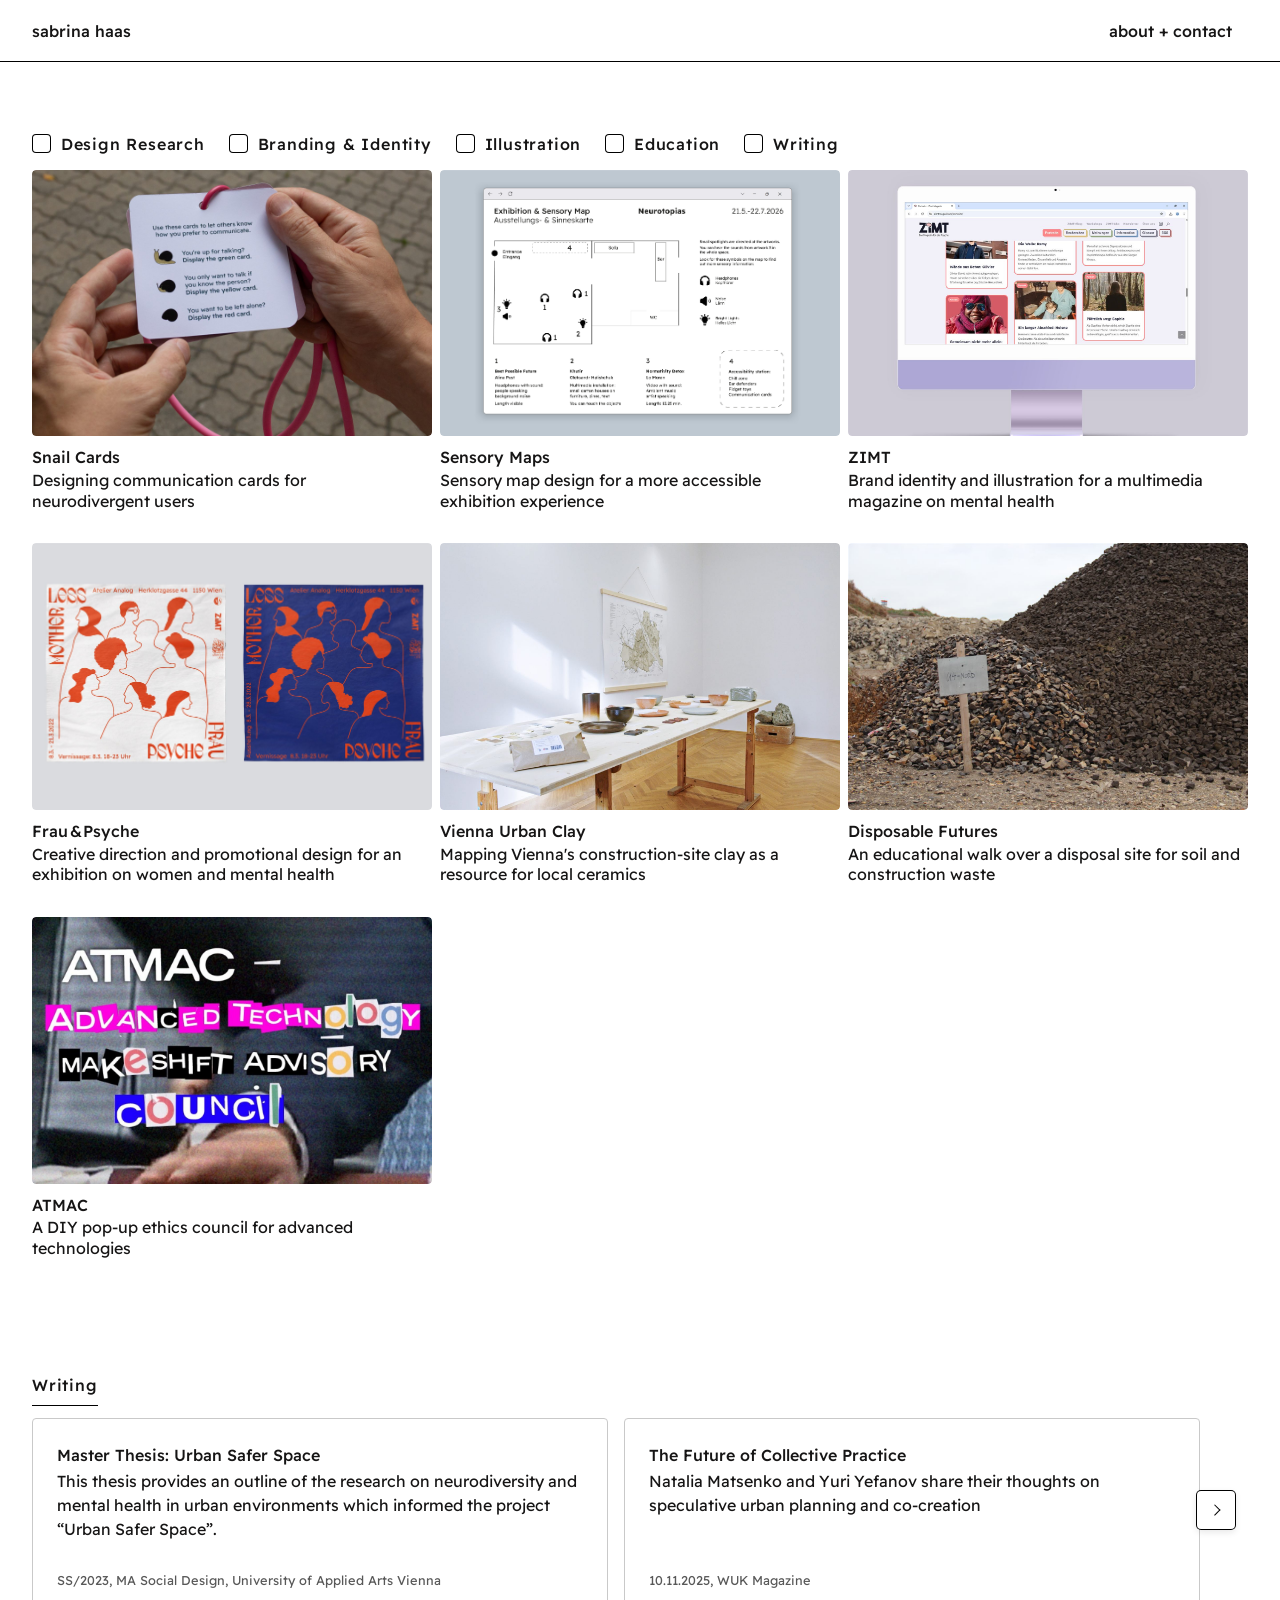
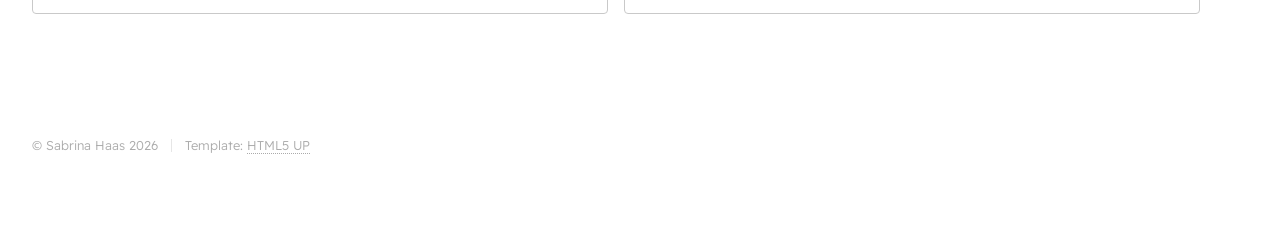
==== commit 99f92eaf: "Add ATMAC project, update Frau&Psyche content and images, minor copy fixes - Add new ATMAC project p" ====
--- a/index.html
+++ b/index.html
@@ -41,8 +41,11 @@
 							<header id="about">
 								<div id="about-panel" class="about-panel">
 									<div class="about-panel-row">
+										<div class="about-photo-col">
+											<img src="images/pic2665x444.jpg" alt="" />
+										</div>
 										<div class="about-text">
-											<p>I&rsquo;m a Vienna-based designer and researcher. I work across visual communication, illustration and design research, asking how spaces, systems, and materials can work better for people and places. Alongside my design work, I occasionally write.</p>
+											<p>I&rsquo;m a Vienna-based designer and researcher.<br class="about-text-break" />I work across visual communication, illustration and design research, asking how spaces, systems, and materials can work better for people and places. Alongside my design work, I occasionally write.</p>
 										</div>
 										<div class="about-contact">
 											<p><a href="mailto:hellosabrinahaas@gmail.com">hellosabrinahaas@gmail.com</a></p>
@@ -98,11 +101,11 @@
 									<a href="frau-psyche.html">
 										<span class="image">
 											<img src="images/frau-psyche-mockup-web.jpg" alt="" />
-											<span class="image-caption image-caption-plain"></span>
+											<span class="image-caption">Frau &amp; Psyche is a collage visualising ZIMT Magazin&rsquo;s research on the topic of women and mental health. The collage centers journalistic portraits of three women, accompanied by illustrations, photography, quotes, snippets from academic and journalistic writings.<br /><br />I co-developed the collage and designed the accompanying promotional materials.<br /><br />The exhibition opened for international women&rsquo;s day and closed with an open-mic night featuring poems, diary entries and essays.</span>
 										</span>
 										<div class="content">
 											<h2>Frau<span class="amp">&amp;</span>Psyche</h2>
-											<p>Poster Design for an exhibition on women and mental health</p>
+											<p>Creative direction and promotional design for an exhibition on women and mental health</p>
 										</div>
 									</a>
 								</article>
@@ -127,6 +130,18 @@
 										<div class="content">
 											<h2>Disposable Futures</h2>
 											<p>An educational walk over a disposal site for soil and construction waste</p>
+										</div>
+									</a>
+								</article>
+								<article class="style7 no-overlay" data-category="design-research">
+									<a href="atmac.html">
+										<span class="image">
+											<img src="images/atmac-tile-web.jpg" alt="" />
+											<span class="image-caption">The Advanced Technology Makeshift Advisory Council (ATMAC) is a DIY pop-up ethics council that is easy to replicate and open to everyone. The aim is to foster critical public discourse around algorithmic systems and AI applications. Its name hints on Google&rsquo;s failed AI ethics committee ATEAC - Advanced Technology External Advisory Council, from 2019.<br /><br />ATMAC was developed for the CtrlZ.AI Zine Fair, organised by members of Google&rsquo;s ethical AI team. It took place as an off-site companion event alongside the 2020 ACM Conference on Fairness, Accountability, and Transparency (FAT).</span>
+										</span>
+										<div class="content">
+											<h2>ATMAC</h2>
+											<p>A DIY pop-up ethics council for advanced technologies</p>
 										</div>
 									</a>
 								</article>
--- a/assets/css/main.css
+++ b/assets/css/main.css
@@ -101,6 +101,7 @@
 	body {
 		background: #ffffff;
 		cursor: url("images/cursor-diy.png") 14 4, auto;
+		overflow-x: hidden;
 	}
 
 		body.is-preload *, body.is-preload *:before, body.is-preload *:after {
@@ -3028,6 +3029,11 @@
 				border-radius: 4px;
 			}
 
+			.project-gallery.row-2 video {
+				width: 100%;
+				border-radius: 4px;
+			}
+
 			.project-gallery.row-2 .gallery-text {
 				display: -moz-flex;
 				display: -webkit-flex;
@@ -3568,7 +3574,7 @@
 
 			#about-panel.is-visible {
 				max-height: 30em;
-				margin-bottom: 4.3em;
+				margin-bottom: 4.5em;
 			}
 
 			.about-panel-row {
@@ -3580,10 +3586,11 @@
 				-webkit-flex-wrap: wrap;
 				-ms-flex-wrap: wrap;
 				flex-wrap: wrap;
-				-moz-align-items: center;
-				-webkit-align-items: center;
-				-ms-align-items: center;
-				align-items: center;
+				-moz-align-items: stretch;
+				-webkit-align-items: stretch;
+				-ms-align-items: stretch;
+				align-items: stretch;
+				gap: 5em;
 			}
 
 				.about-panel-row .about-text {
@@ -3591,25 +3598,52 @@
 					-webkit-flex: 0 0 auto;
 					-ms-flex: 0 0 auto;
 					flex: 0 0 auto;
+					width: calc(30% - 1em);
 				}
 
 				.about-panel-row .about-contact {
-					-moz-flex: 1 1 auto;
-					-webkit-flex: 1 1 auto;
-					-ms-flex: 1 1 auto;
-					flex: 1 1 auto;
+					-moz-flex: 0 0 auto;
+					-webkit-flex: 0 0 auto;
+					-ms-flex: 0 0 auto;
+					flex: 0 0 auto;
 					display: -moz-flex;
 					display: -webkit-flex;
 					display: -ms-flex;
 					display: flex;
+					-moz-align-items: flex-start;
+					-webkit-align-items: flex-start;
+					-ms-align-items: flex-start;
+					align-items: flex-start;
 					-moz-justify-content: center;
 					-webkit-justify-content: center;
 					-ms-justify-content: center;
 					justify-content: center;
 				}
 
+				.about-panel-row .about-photo-col {
+					-moz-flex: 0 0 auto;
+					-webkit-flex: 0 0 auto;
+					-ms-flex: 0 0 auto;
+					flex: 0 0 auto;
+					position: relative;
+					top: 0.4em;
+					width: 14em;
+					overflow: hidden;
+					border-radius: 4px;
+				}
+
+					.about-photo-col img {
+						display: block;
+						width: 100%;
+						height: 100%;
+						-o-object-fit: cover;
+						object-fit: cover;
+					}
+
 			.about-contact p {
 				display: inline-block;
+				position: relative;
+				top: 0.4em;
 				margin: 0;
 				padding: 0.75em 1.25em;
 				border: dashed 1px #161515;
@@ -3618,6 +3652,10 @@
 				font-family: "Readex Pro", Helvetica, sans-serif;
 				font-size: 1em;
 				font-weight: 500;
+				max-width: 100%;
+				box-sizing: border-box;
+				overflow-wrap: break-word;
+				word-break: break-word;
 			}
 
 				.about-contact a {
@@ -3633,6 +3671,7 @@
 			}
 
 			#about-panel.is-visible {
+				max-height: 200em;
 				margin-bottom: 2em;
 			}
 
@@ -3640,17 +3679,39 @@
 				gap: 1.5em;
 			}
 
+			.about-panel-row .about-text {
+				width: 100%;
+			}
+
+			.about-text-break {
+				display: none;
+			}
+
 			.about-panel-row .about-contact {
-				-moz-justify-content: flex-start;
-				-webkit-justify-content: flex-start;
-				-ms-justify-content: flex-start;
-				justify-content: flex-start;
+				display: block;
+				width: 100%;
+				max-width: 100%;
+				box-sizing: border-box;
 			}
 
 			.about-contact p {
-				padding: 0.9em 2.25em;
-				font-size: 1em;
-			}
+				display: block;
+				width: 100%;
+				max-width: 100%;
+				box-sizing: border-box;
+				padding: 0.9em 1.5em;
+				font-size: 0.9em;
+				top: 0;
+			}
+
+			.about-panel-row .about-photo-col {
+				width: 100%;
+				top: 0;
+			}
+
+				.about-photo-col img {
+					height: auto;
+				}
 
 		}
 
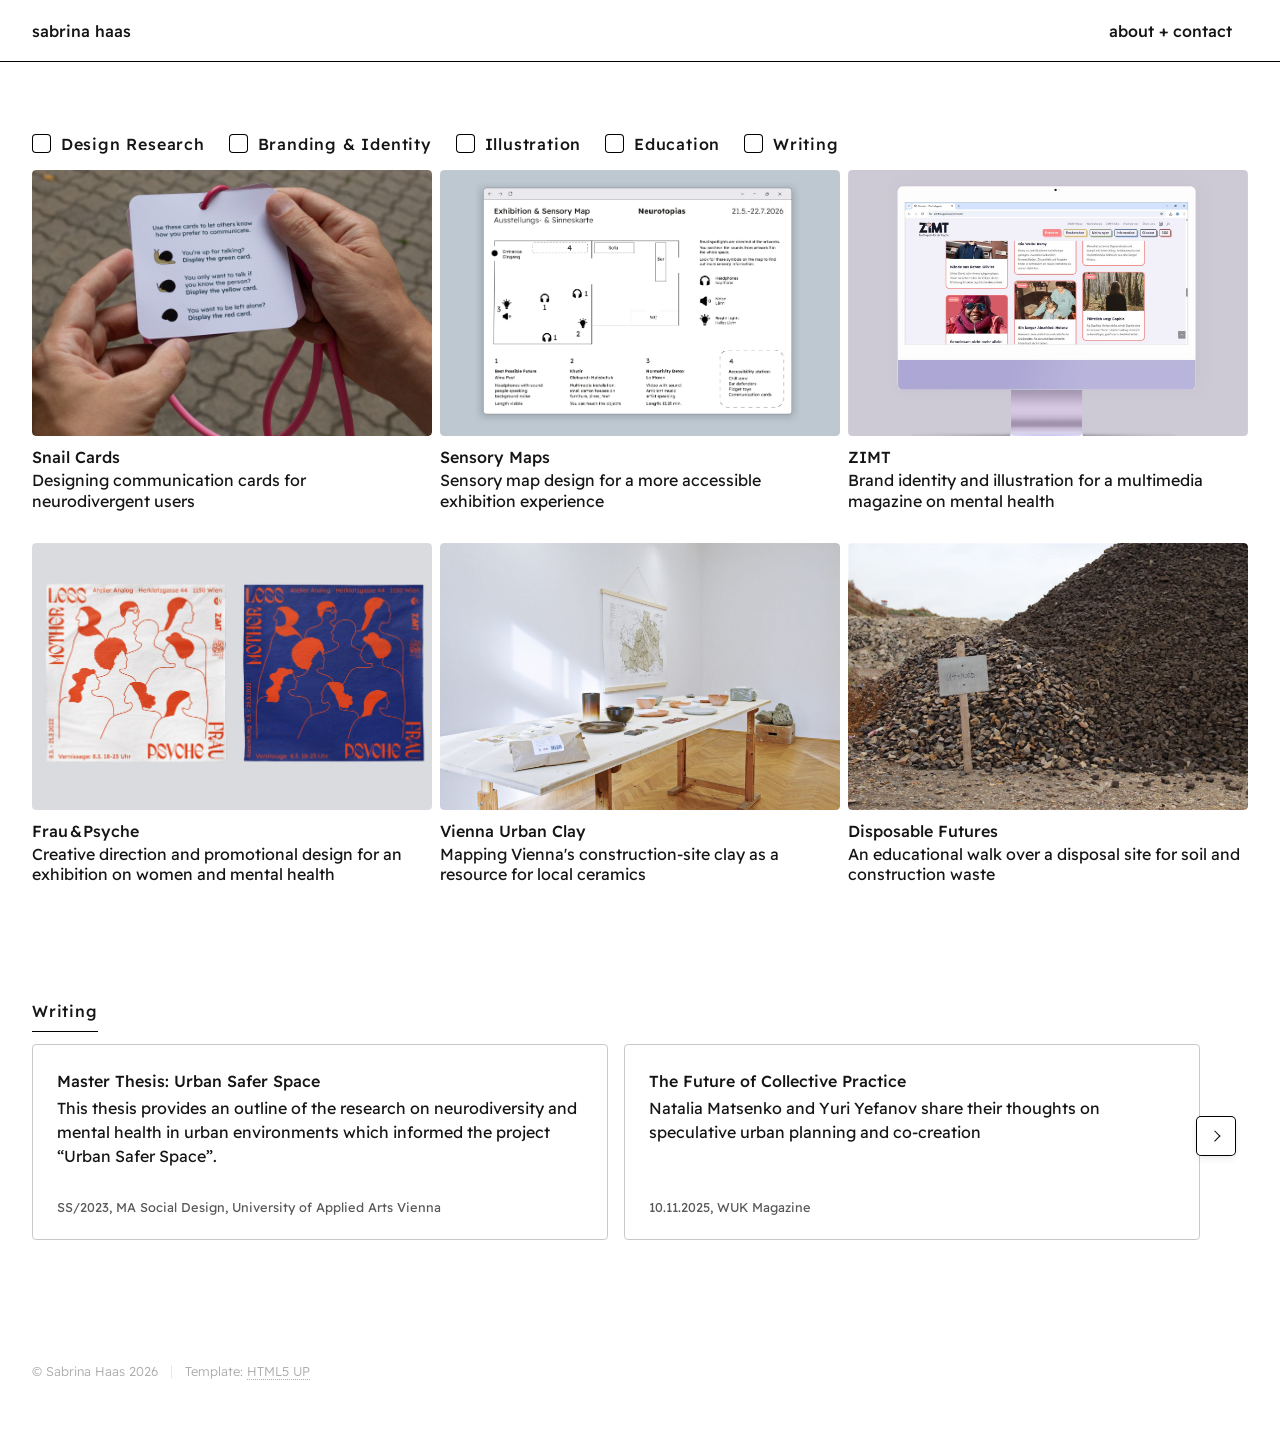
==== commit ad1566b0: "Remove ATMAC project and its subpage - Remove ATMAC tile from homepage grid - Delete atmac.html and " ====
--- a/index.html
+++ b/index.html
@@ -133,18 +133,6 @@
 										</div>
 									</a>
 								</article>
-								<article class="style7 no-overlay" data-category="design-research">
-									<a href="atmac.html">
-										<span class="image">
-											<img src="images/atmac-tile-web.jpg" alt="" />
-											<span class="image-caption">The Advanced Technology Makeshift Advisory Council (ATMAC) is a DIY pop-up ethics council that is easy to replicate and open to everyone. The aim is to foster critical public discourse around algorithmic systems and AI applications. Its name hints on Google&rsquo;s failed AI ethics committee ATEAC - Advanced Technology External Advisory Council, from 2019.<br /><br />ATMAC was developed for the CtrlZ.AI Zine Fair, organised by members of Google&rsquo;s ethical AI team. It took place as an off-site companion event alongside the 2020 ACM Conference on Fairness, Accountability, and Transparency (FAT).</span>
-										</span>
-										<div class="content">
-											<h2>ATMAC</h2>
-											<p>A DIY pop-up ethics council for advanced technologies</p>
-										</div>
-									</a>
-								</article>
 							</section>
 						</div>
 					</div>
--- a/assets/css/main.css
+++ b/assets/css/main.css
@@ -3025,11 +3025,6 @@
 		}
 
 			.project-gallery.row-2 .image img {
-				width: 100%;
-				border-radius: 4px;
-			}
-
-			.project-gallery.row-2 video {
 				width: 100%;
 				border-radius: 4px;
 			}
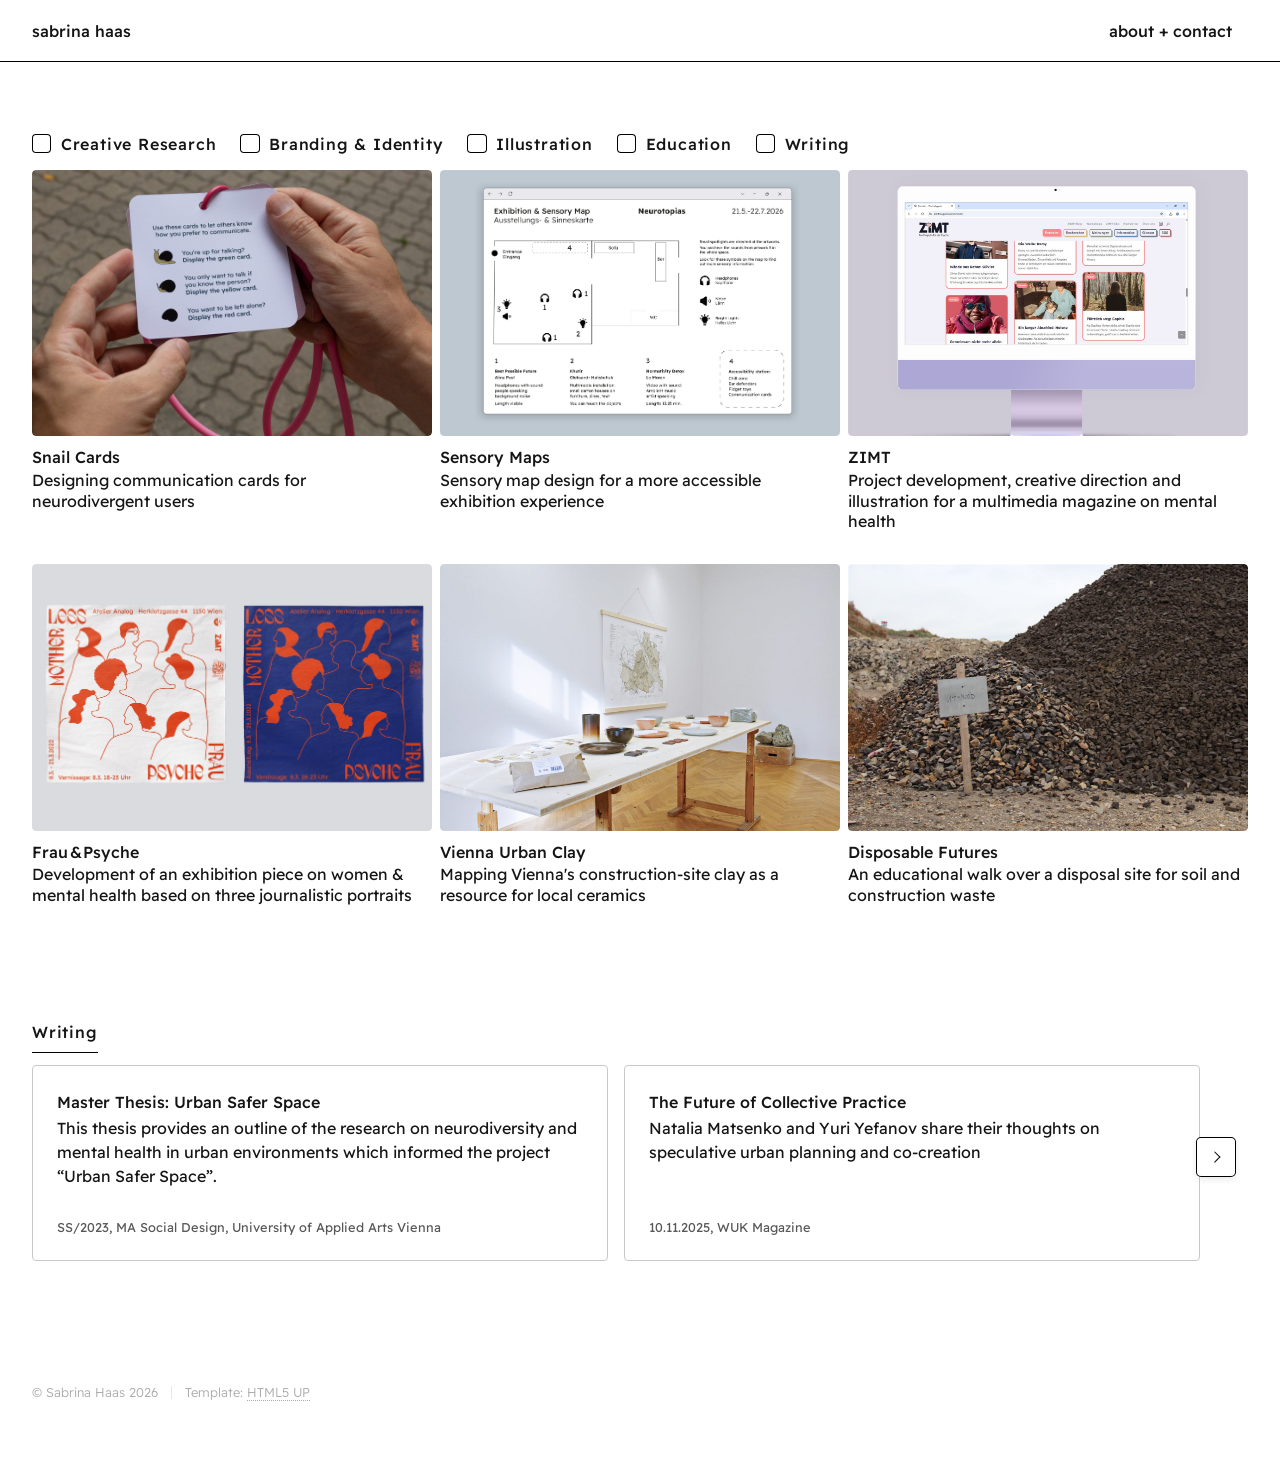
==== commit 9a1f3e4b: "Rework About panel layout, rename filter, update project descriptions - Rewrite About bio text; rest" ====
--- a/index.html
+++ b/index.html
@@ -41,20 +41,25 @@
 							<header id="about">
 								<div id="about-panel" class="about-panel">
 									<div class="about-panel-row">
-										<div class="about-photo-col">
-											<img src="images/pic2665x444.jpg" alt="" />
+										<div class="about-photo-wrap">
+											<div class="about-contact">
+												<p><a href="mailto:hellosabrinahaas@gmail.com">hellosabrinahaas@gmail.com</a></p>
+											</div>
+											<div class="about-cv">
+												<p><a href="#">CV</a></p>
+											</div>
+											<div class="about-photo-col">
+												<img src="images/pic2665x444.jpg" alt="" />
+											</div>
 										</div>
 										<div class="about-text">
-											<p>I&rsquo;m a Vienna-based designer and researcher.<br class="about-text-break" />I work across visual communication, illustration and design research, asking how spaces, systems, and materials can work better for people and places. Alongside my design work, I occasionally write.</p>
-										</div>
-										<div class="about-contact">
-											<p><a href="mailto:hellosabrinahaas@gmail.com">hellosabrinahaas@gmail.com</a></p>
+											<p>I&rsquo;m a Vienna-based designer and researcher working on access in different forms: to spaces, to information, to materials. In my work I combine design methods, artistic strategies and creative research techniques, speculative design approaches and visual communication. My projects range from neuro-inclusive interventions and mental health awareness to developing situated relationships to material resources in urban space.<br /><br />My practice has been shaped by work at renowned creative studios such as Superflux in London, where I contributed to films on the tangled networks of global technological infrastructure, and at The Invisible Lab in Graz, where I did design research, graphic design and UX/UI design for clients addressing groups of people with varying accessibility needs.<br /><br />I develop and facilitate educational formats such as walks, workshops and talks for universities, festivals and conferences, including Urbanize! Festival, the University of Applied Arts Vienna, the CtrlZ.AI fair in Barcelona and the Wuhan Institute of Technology.</p>
 										</div>
 									</div>
 								</div>
 							</header>
 							<ul class="filters">
-								<li><a href="#" data-filter="design-research"><span class="filter-box"><span class="filter-x"></span></span><span class="filter-label">Design Research</span></a></li>
+								<li><a href="#" data-filter="design-research"><span class="filter-box"><span class="filter-x"></span></span><span class="filter-label">Creative Research</span></a></li>
 								<li><a href="#" data-filter="branding-identity"><span class="filter-box"><span class="filter-x"></span></span><span class="filter-label">Branding &amp; Identity</span></a></li>
 								<li><a href="#" data-filter="illustration"><span class="filter-box"><span class="filter-x"></span></span><span class="filter-label">Illustration</span></a></li>
 								<li><a href="#" data-filter="education"><span class="filter-box"><span class="filter-x"></span></span><span class="filter-label">Education</span></a></li>
@@ -93,7 +98,7 @@
 										</span>
 										<div class="content">
 											<h2>ZIMT</h2>
-											<p>Brand identity and illustration for a multimedia magazine on mental health</p>
+											<p>Project development, creative direction and illustration for a multimedia magazine on mental health</p>
 										</div>
 									</a>
 								</article>
@@ -105,7 +110,7 @@
 										</span>
 										<div class="content">
 											<h2>Frau<span class="amp">&amp;</span>Psyche</h2>
-											<p>Creative direction and promotional design for an exhibition on women and mental health</p>
+											<p>Development of an exhibition piece on women &amp; mental health based on three journalistic portraits</p>
 										</div>
 									</a>
 								</article>
--- a/assets/css/main.css
+++ b/assets/css/main.css
@@ -3568,7 +3568,7 @@
 		}
 
 			#about-panel.is-visible {
-				max-height: 30em;
+				max-height: 40em;
 				margin-bottom: 4.5em;
 			}
 
@@ -3577,26 +3577,14 @@
 				display: -webkit-flex;
 				display: -ms-flex;
 				display: flex;
-				-moz-flex-wrap: wrap;
-				-webkit-flex-wrap: wrap;
-				-ms-flex-wrap: wrap;
-				flex-wrap: wrap;
 				-moz-align-items: stretch;
 				-webkit-align-items: stretch;
 				-ms-align-items: stretch;
 				align-items: stretch;
-				gap: 5em;
-			}
-
-				.about-panel-row .about-text {
-					-moz-flex: 0 0 auto;
-					-webkit-flex: 0 0 auto;
-					-ms-flex: 0 0 auto;
-					flex: 0 0 auto;
-					width: calc(30% - 1em);
-				}
-
-				.about-panel-row .about-contact {
+				gap: 3em;
+			}
+
+				.about-panel-row .about-photo-wrap {
 					-moz-flex: 0 0 auto;
 					-webkit-flex: 0 0 auto;
 					-ms-flex: 0 0 auto;
@@ -3605,42 +3593,71 @@
 					display: -webkit-flex;
 					display: -ms-flex;
 					display: flex;
+					-moz-flex-direction: column;
+					-webkit-flex-direction: column;
+					-ms-flex-direction: column;
+					flex-direction: column;
 					-moz-align-items: flex-start;
 					-webkit-align-items: flex-start;
 					-ms-align-items: flex-start;
 					align-items: flex-start;
-					-moz-justify-content: center;
-					-webkit-justify-content: center;
-					-ms-justify-content: center;
-					justify-content: center;
-				}
-
-				.about-panel-row .about-photo-col {
-					-moz-flex: 0 0 auto;
-					-webkit-flex: 0 0 auto;
-					-ms-flex: 0 0 auto;
-					flex: 0 0 auto;
-					position: relative;
-					top: 0.4em;
-					width: 14em;
-					overflow: hidden;
-					border-radius: 4px;
-				}
-
-					.about-photo-col img {
-						display: block;
+					-moz-justify-content: space-between;
+					-webkit-justify-content: space-between;
+					-ms-justify-content: space-between;
+					justify-content: space-between;
+					gap: 1em;
+					width: 26em;
+				}
+
+					.about-photo-wrap .about-photo-col {
+						position: relative;
+						top: 0.3em;
 						width: 100%;
-						height: 100%;
-						-o-object-fit: cover;
-						object-fit: cover;
-					}
-
-			.about-contact p {
+					}
+
+						.about-photo-col img {
+							display: block;
+							width: 100%;
+							height: auto;
+							border-radius: 4px;
+						}
+
+					.about-photo-wrap .about-contact {
+						position: relative;
+						top: 0.3em;
+						width: 100%;
+					}
+
+						.about-photo-wrap .about-contact p {
+							display: block;
+							width: 100%;
+						}
+
+					.about-photo-wrap .about-cv {
+						position: relative;
+						top: 0.3em;
+						width: 100%;
+					}
+
+						.about-photo-wrap .about-cv p {
+							display: block;
+							width: 100%;
+						}
+
+				.about-panel-row .about-text {
+					-moz-flex: 1 1 auto;
+					-webkit-flex: 1 1 auto;
+					-ms-flex: 1 1 auto;
+					flex: 1 1 auto;
+					min-width: 0;
+					max-width: 46em;
+				}
+
+			.about-contact p,
+			.about-cv p {
 				display: inline-block;
-				position: relative;
-				top: 0.4em;
 				margin: 0;
-				padding: 0.75em 1.25em;
+				padding: 0.2em 1.25em;
 				border: dashed 1px #161515;
 				border-radius: 4px;
 				color: #161515;
@@ -3653,7 +3670,8 @@
 				word-break: break-word;
 			}
 
-				.about-contact a {
+				.about-contact a,
+				.about-cv a {
 					color: inherit;
 					border-bottom: 0;
 					text-decoration: none;
@@ -3671,7 +3689,15 @@
 			}
 
 			.about-panel-row {
+				-moz-flex-direction: column;
+				-webkit-flex-direction: column;
+				-ms-flex-direction: column;
+				flex-direction: column;
 				gap: 1.5em;
+			}
+
+			.about-panel-row .about-photo-wrap {
+				width: 100%;
 			}
 
 			.about-panel-row .about-text {
@@ -3682,14 +3708,16 @@
 				display: none;
 			}
 
-			.about-panel-row .about-contact {
+			.about-panel-row .about-contact,
+			.about-panel-row .about-cv {
 				display: block;
 				width: 100%;
 				max-width: 100%;
 				box-sizing: border-box;
 			}
 
-			.about-contact p {
+			.about-contact p,
+			.about-cv p {
 				display: block;
 				width: 100%;
 				max-width: 100%;
@@ -3699,20 +3727,12 @@
 				top: 0;
 			}
 
-			.about-panel-row .about-photo-col {
-				width: 100%;
-				top: 0;
-			}
-
-				.about-photo-col img {
-					height: auto;
-				}
-
 		}
 
 		@media screen and (max-width: 480px) {
 
-			.about-contact p {
+			.about-contact p,
+			.about-cv p {
 				padding: 0.8em 1.75em;
 				font-size: 0.9em;
 			}
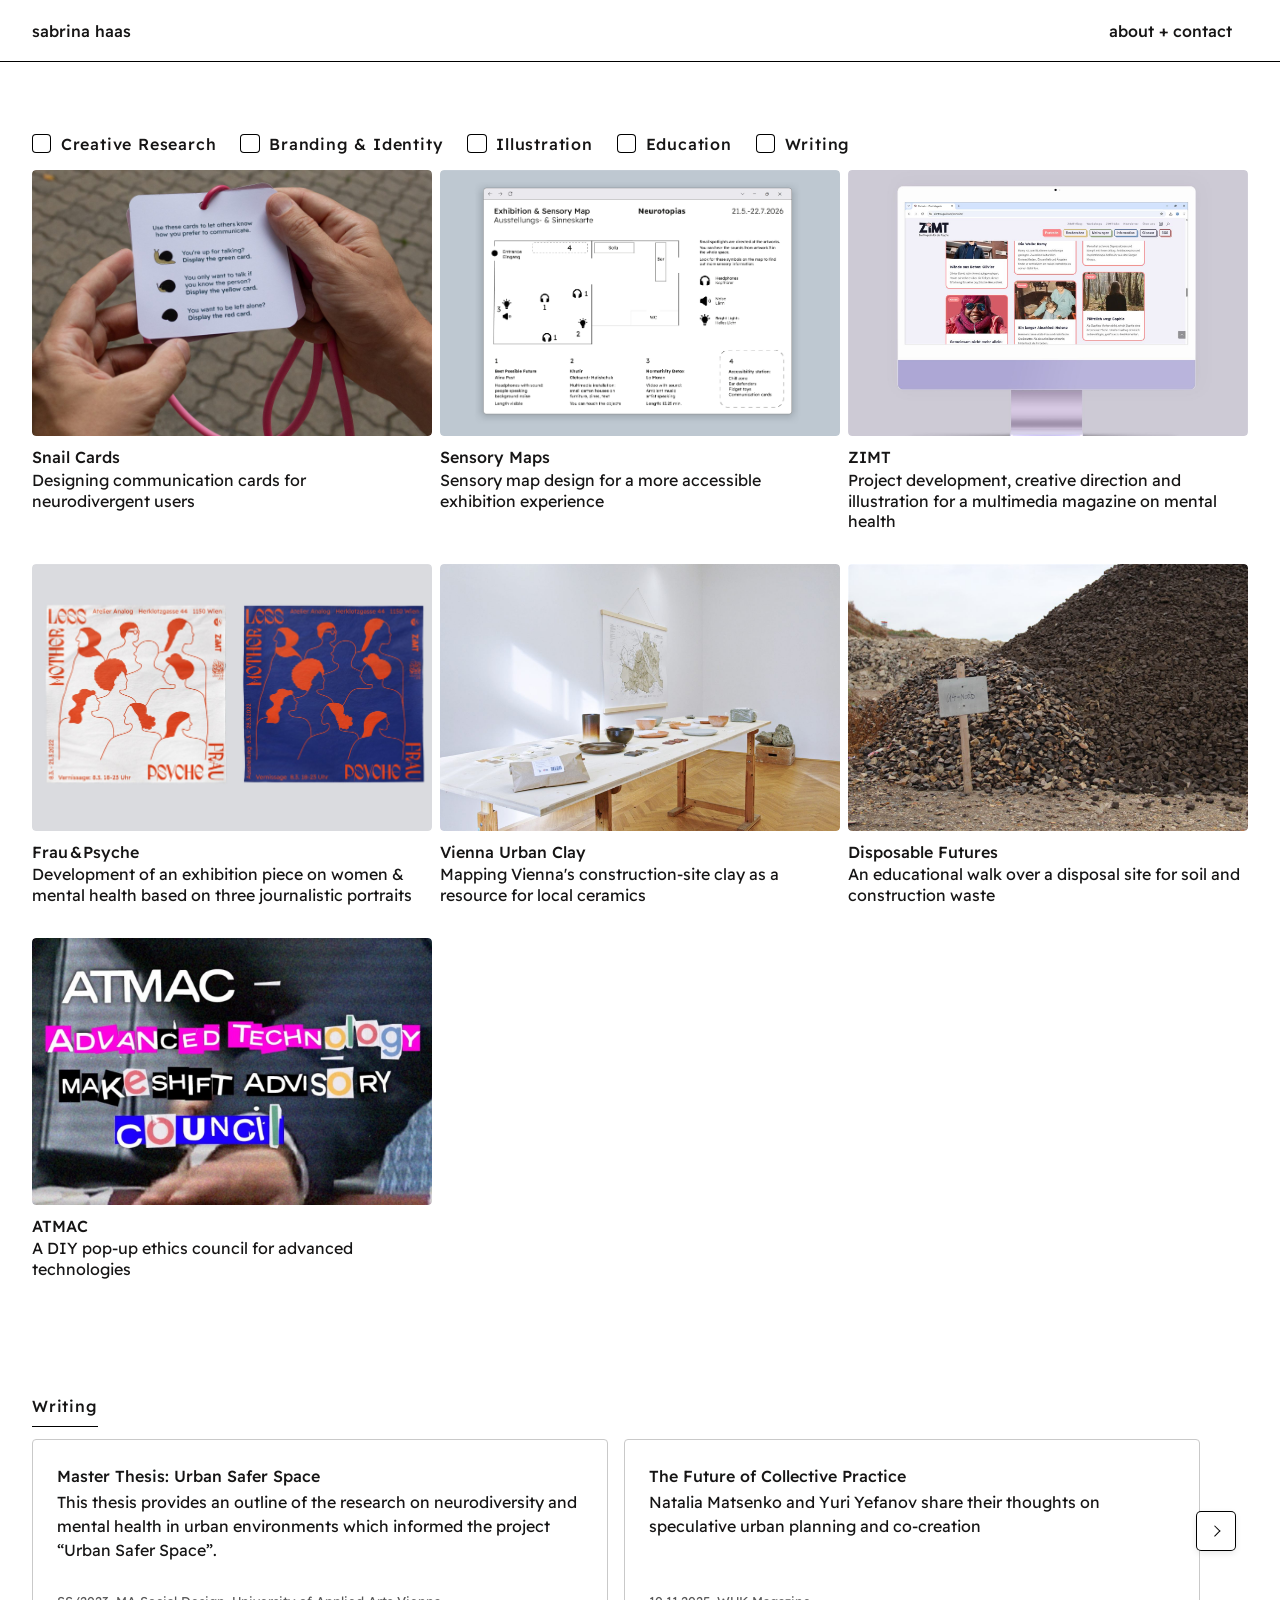
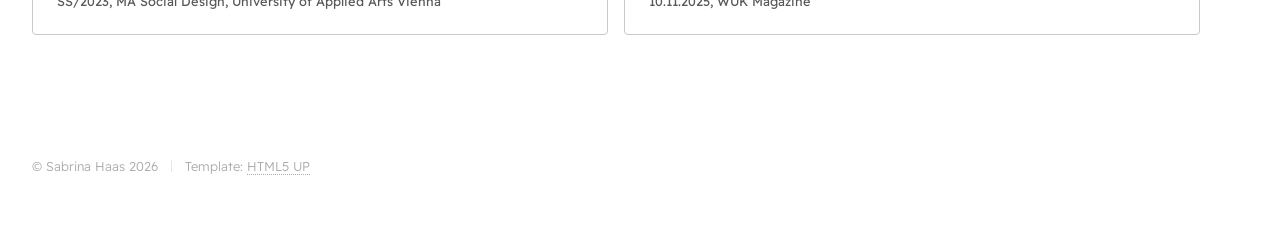
==== commit 5d048ced: "Restore ATMAC project - Re-add atmac.html subpage and its images/videos - Re-add ATMAC tile to homep" ====
--- a/index.html
+++ b/index.html
@@ -138,6 +138,18 @@
 										</div>
 									</a>
 								</article>
+								<article class="style7 no-overlay" data-category="design-research">
+									<a href="atmac.html">
+										<span class="image">
+											<img src="images/atmac-tile-web.jpg" alt="" />
+											<span class="image-caption">The Advanced Technology Makeshift Advisory Council (ATMAC) is a DIY pop-up ethics council that is easy to replicate and open to everyone. The aim is to foster critical public discourse around algorithmic systems and AI applications. Its name hints on Google&rsquo;s failed AI ethics committee ATEAC - Advanced Technology External Advisory Council, from 2019.<br /><br />ATMAC was developed for the CtrlZ.AI Zine Fair, organised by members of Google&rsquo;s ethical AI team. It took place as an off-site companion event alongside the 2020 ACM Conference on Fairness, Accountability, and Transparency (FAT).</span>
+										</span>
+										<div class="content">
+											<h2>ATMAC</h2>
+											<p>A DIY pop-up ethics council for advanced technologies</p>
+										</div>
+									</a>
+								</article>
 							</section>
 						</div>
 					</div>
--- a/assets/css/main.css
+++ b/assets/css/main.css
@@ -3026,6 +3026,11 @@
 
 			.project-gallery.row-2 .image img {
 				width: 100%;
+				border-radius: 4px;
+			}
+
+			.project-gallery.row-2 video {
+				display: block;
 				border-radius: 4px;
 			}
 
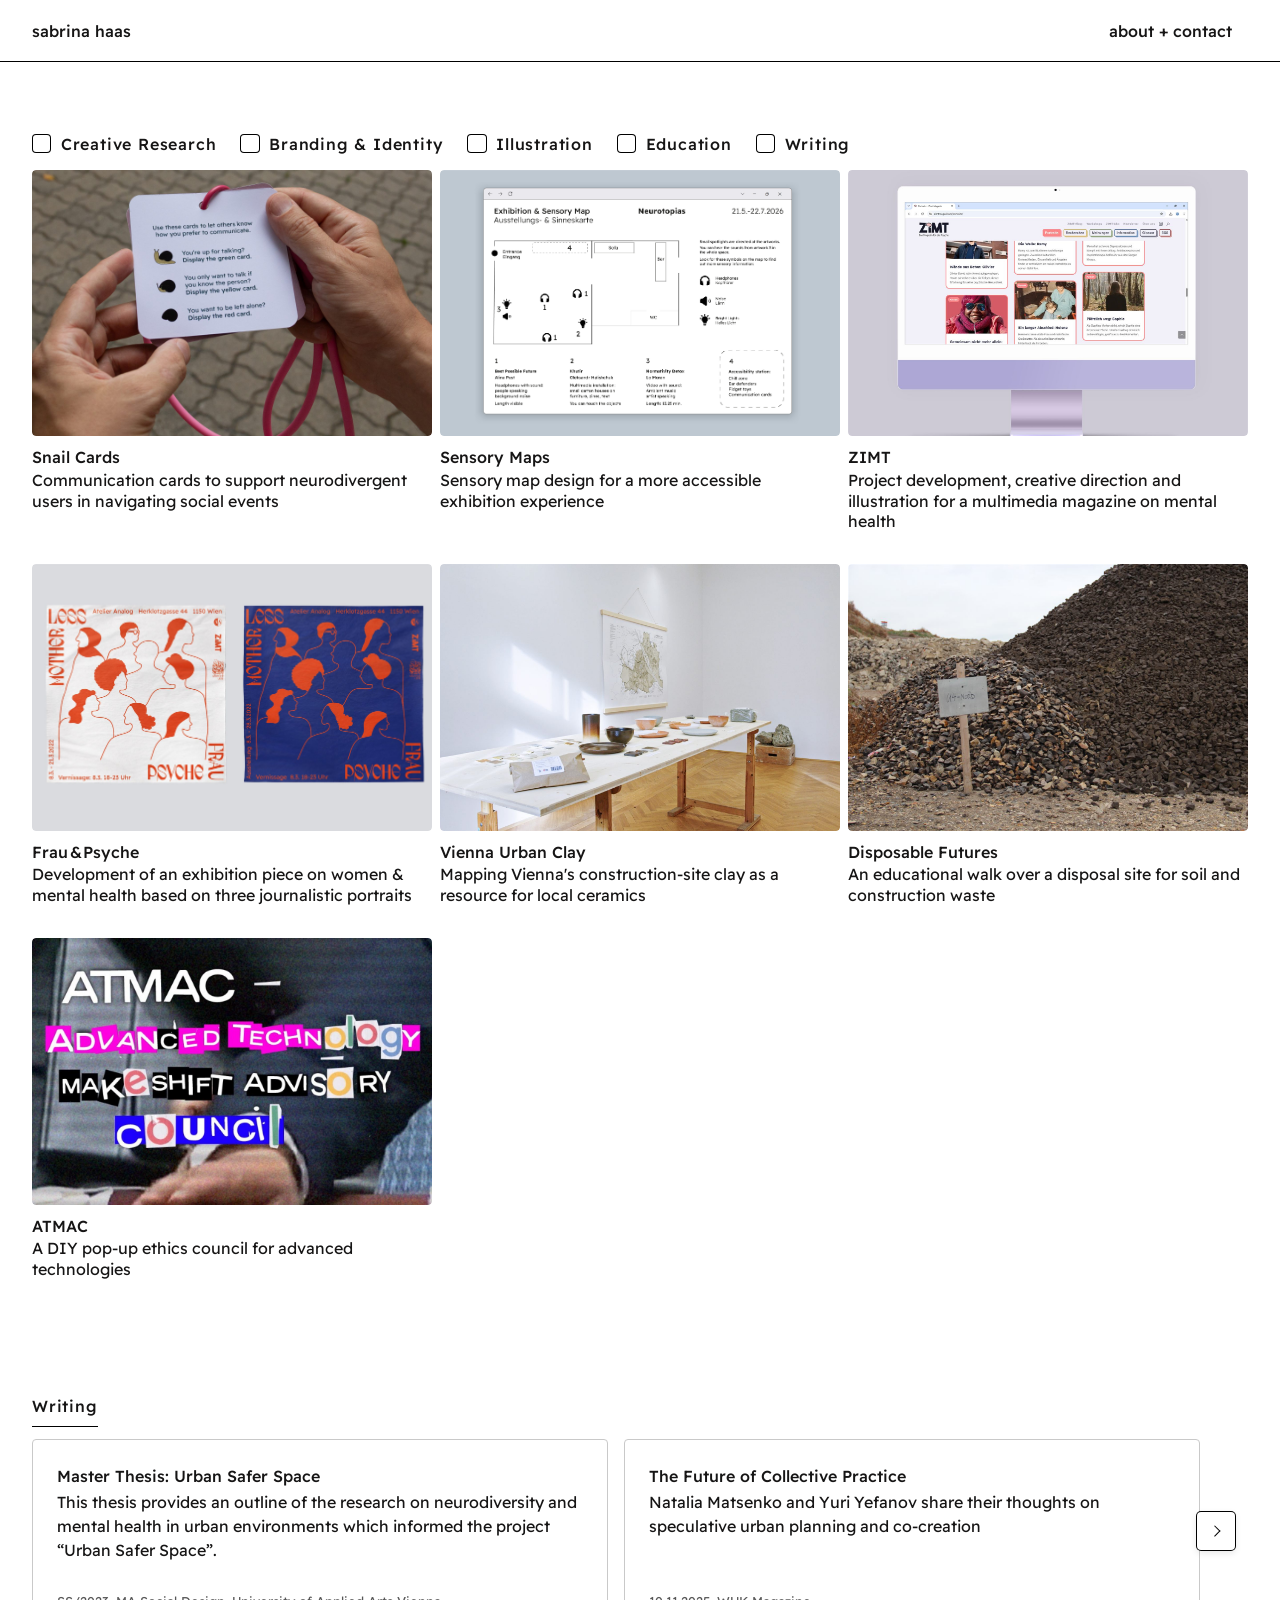
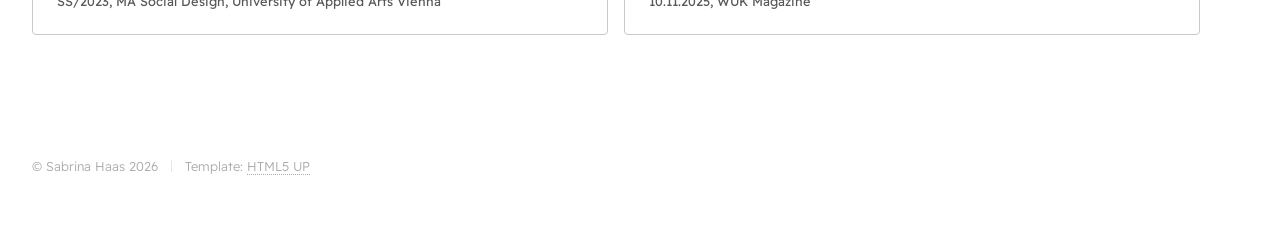
==== commit 5b1bd952: "Update Snail Cards description on homepage and subpage Co-Authored-By: Claude Sonnet 5 <noreply@anth" ====
--- a/index.html
+++ b/index.html
@@ -74,7 +74,7 @@
 										</span>
 										<div class="content">
 											<h2>Snail Cards</h2>
-											<p>Designing communication cards for neurodivergent&nbsp;users</p>
+											<p>Communication cards to support neurodivergent users in navigating social&nbsp;events</p>
 										</div>
 									</a>
 								</article>
